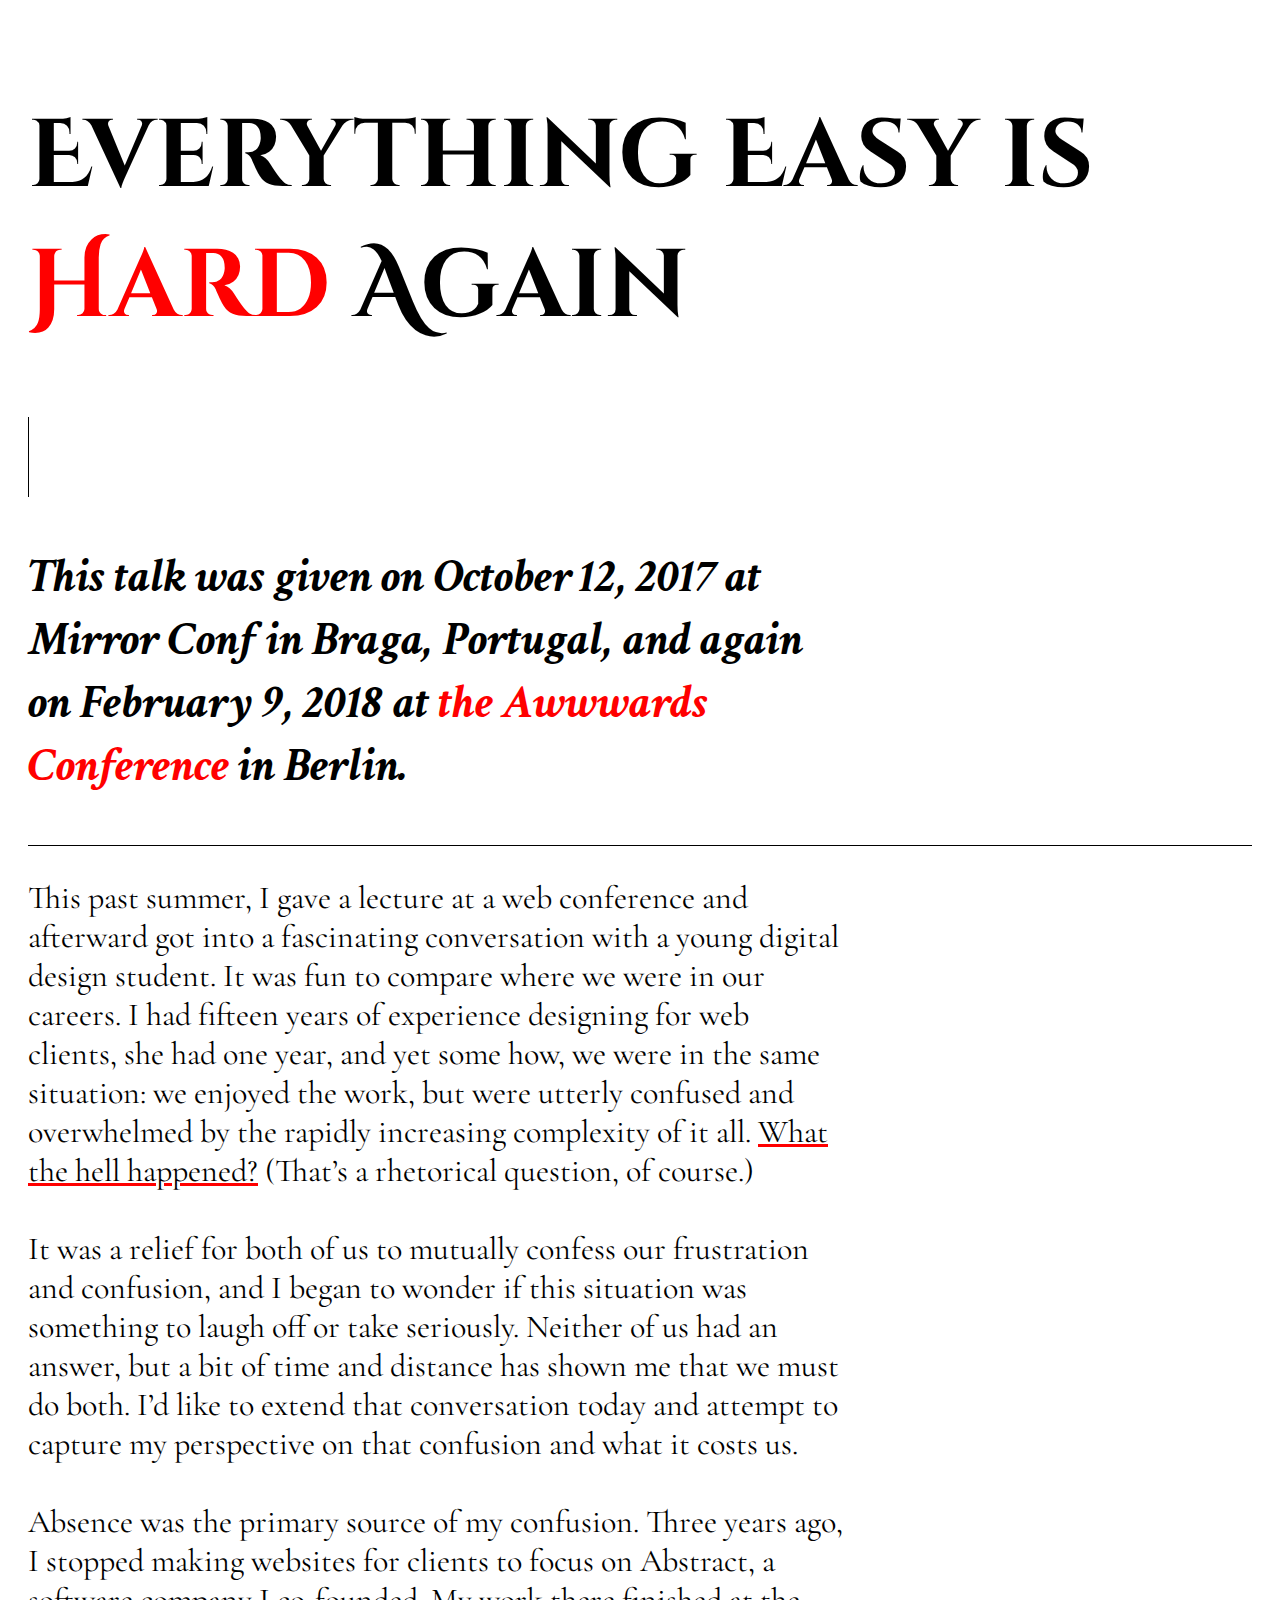
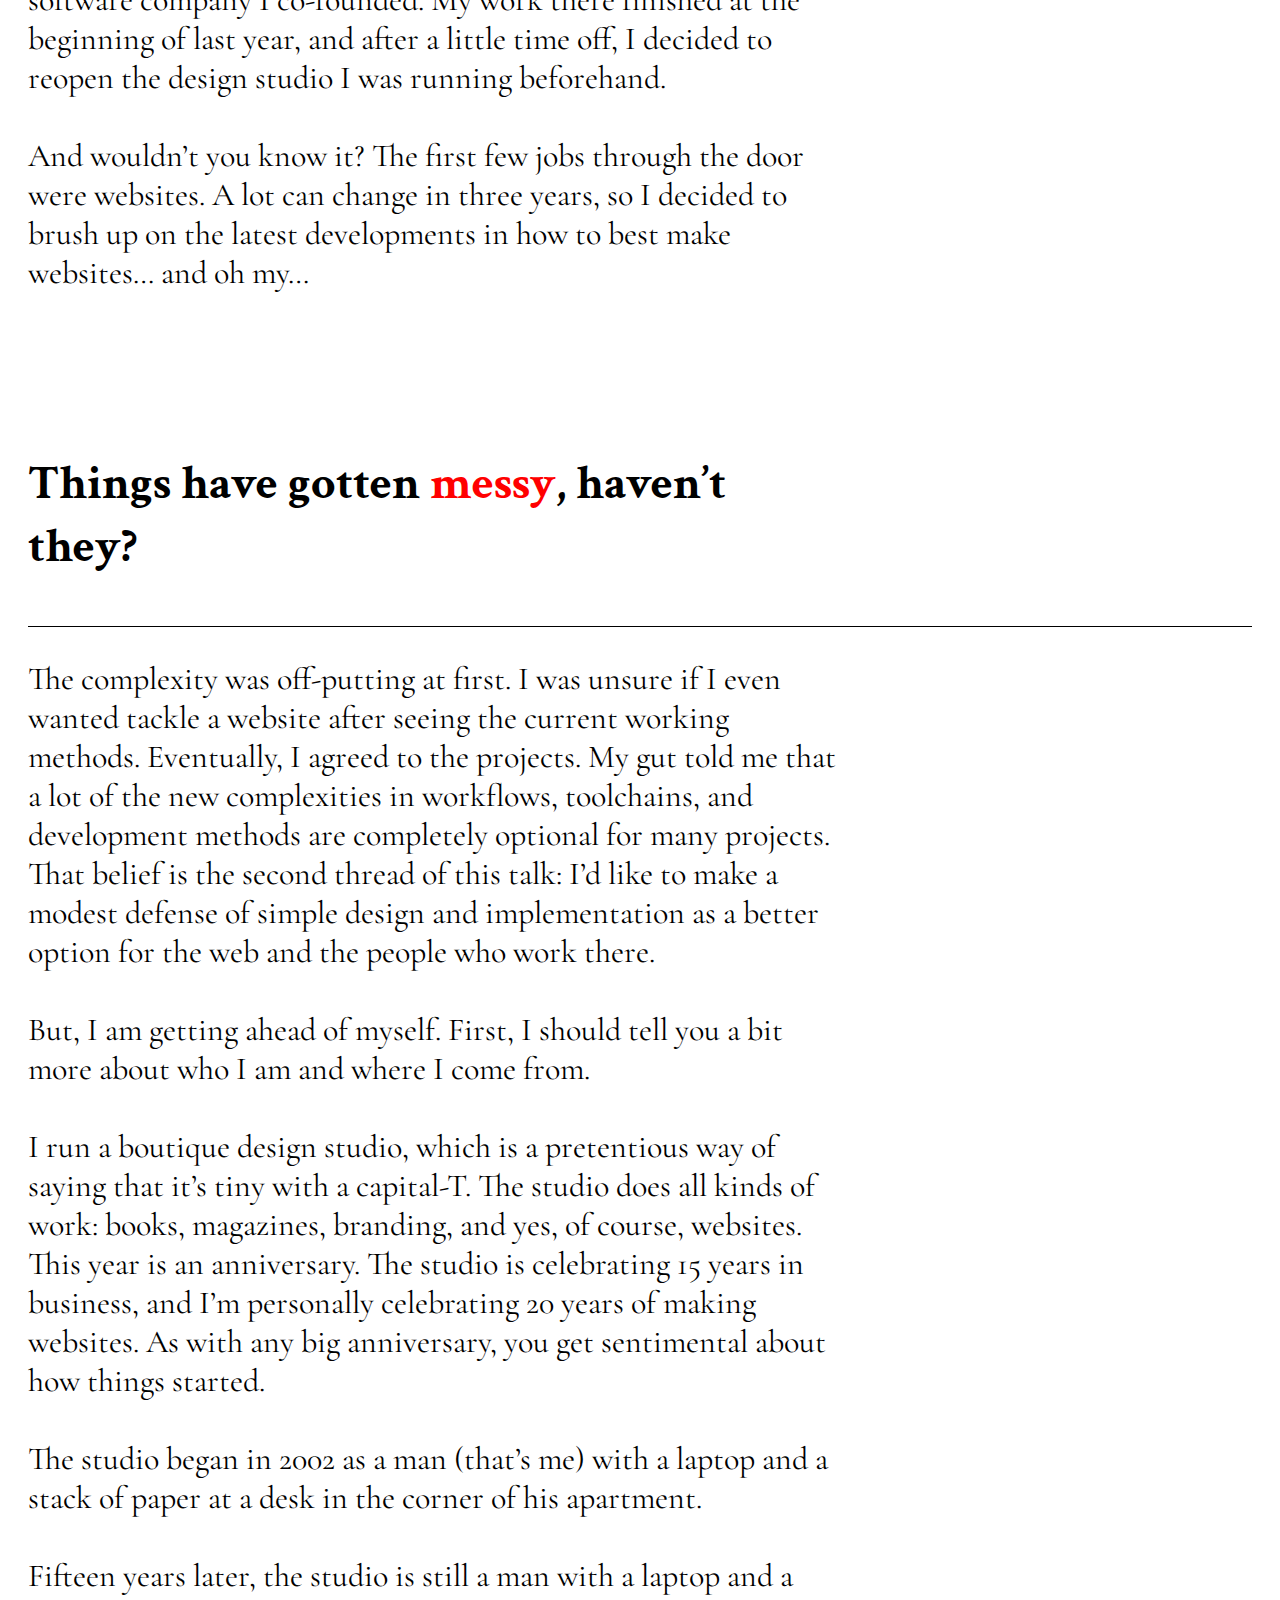
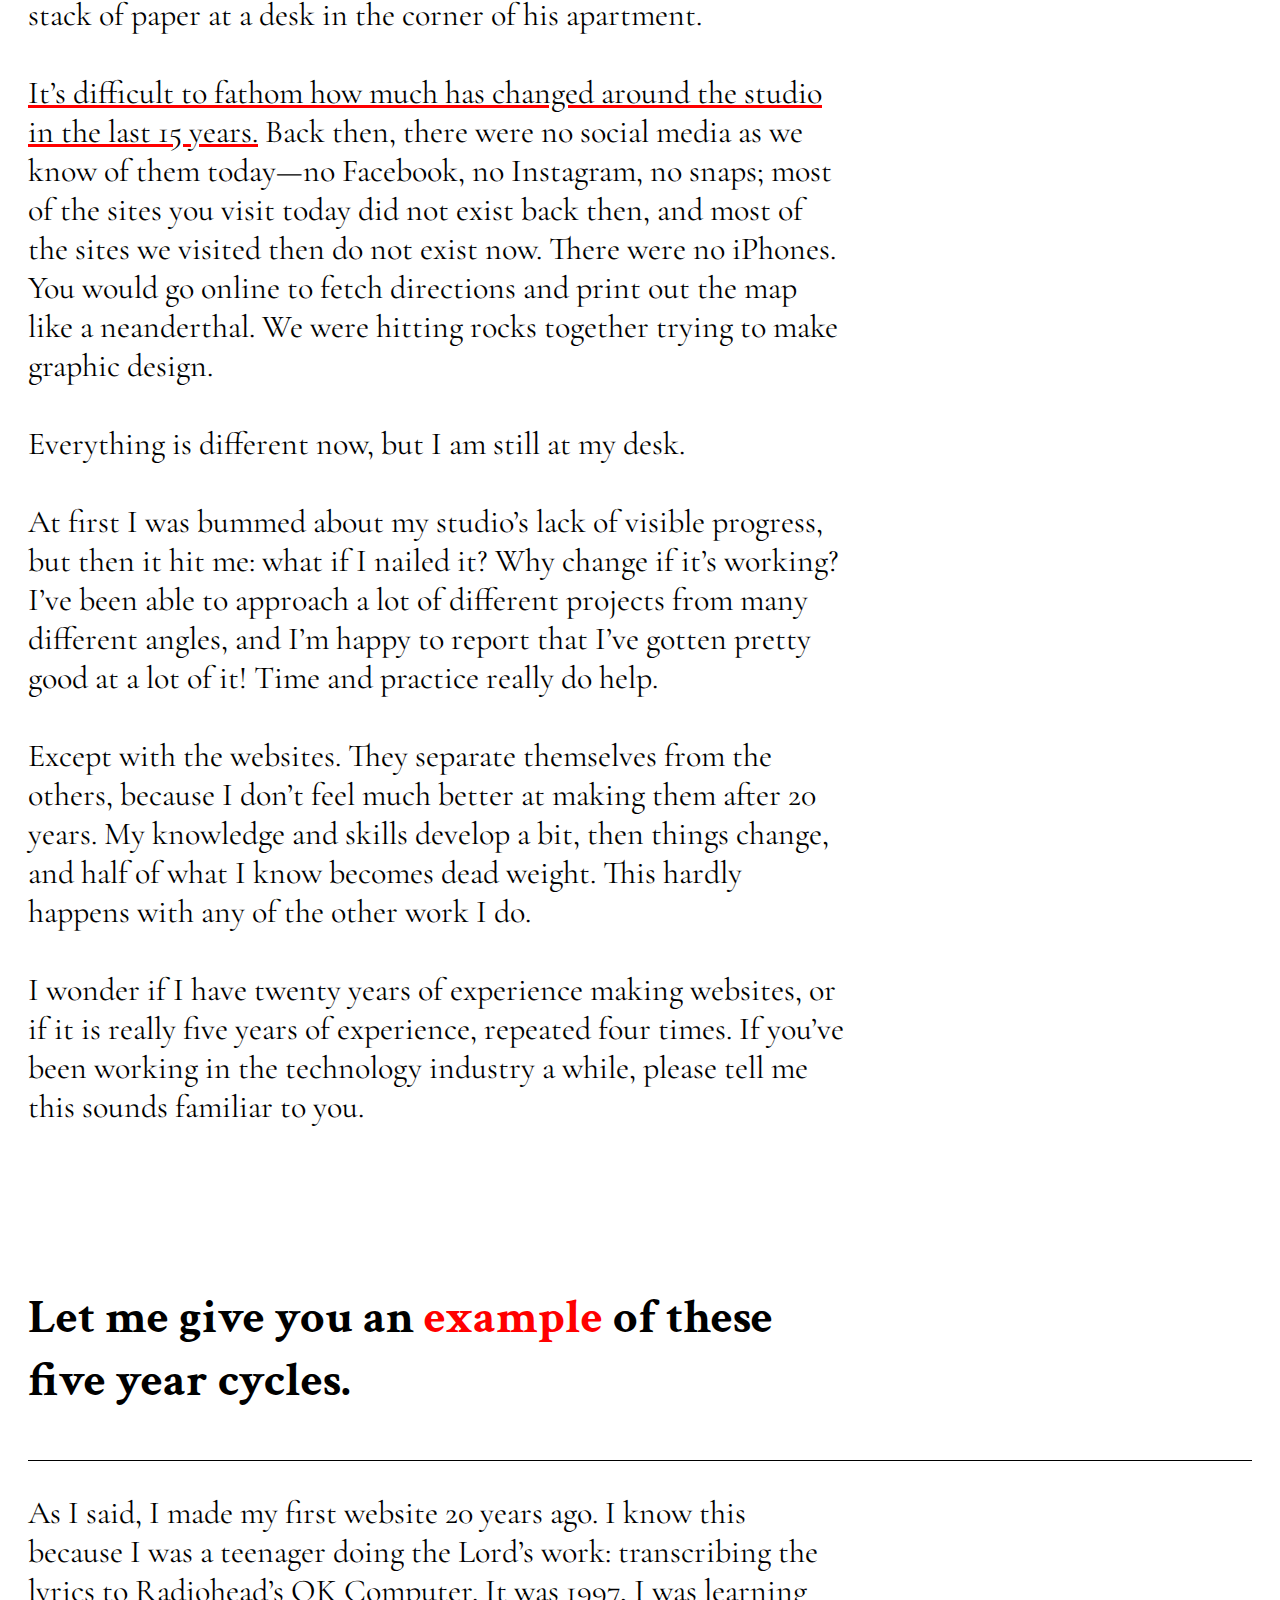
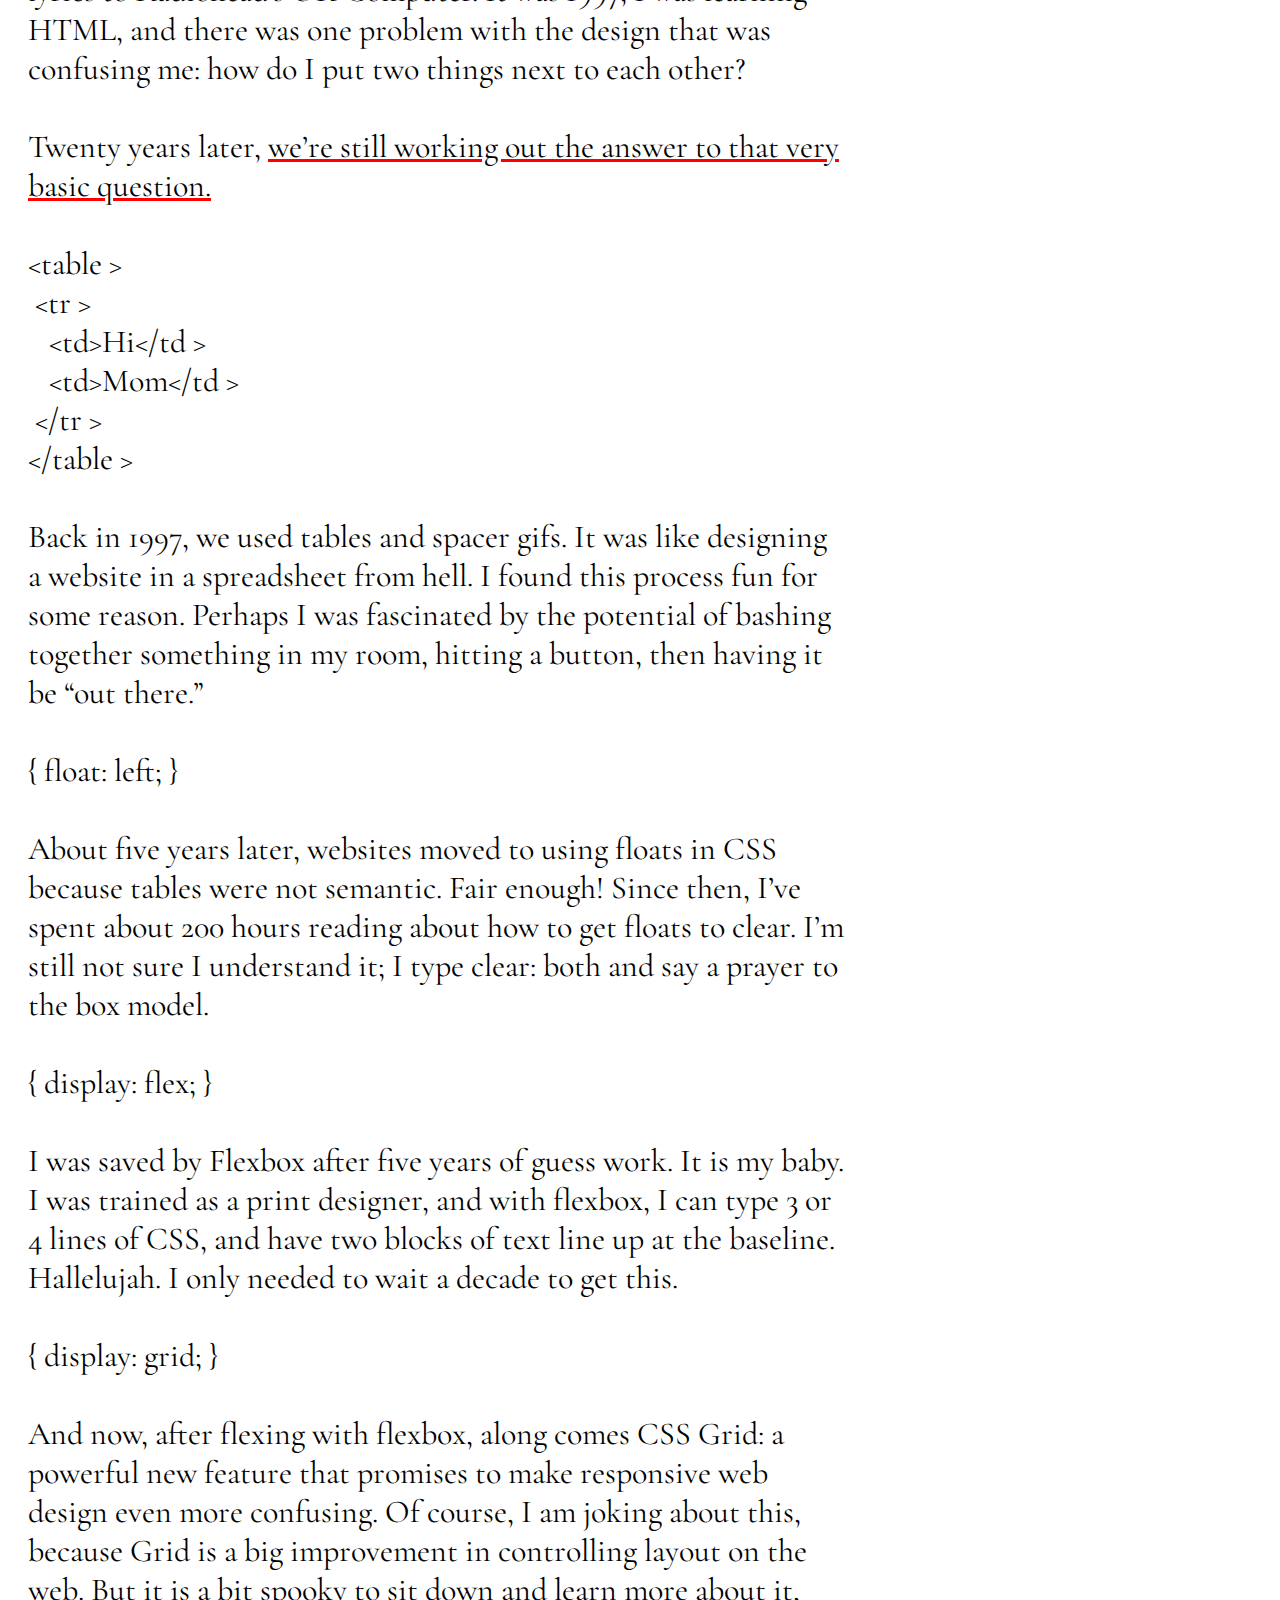
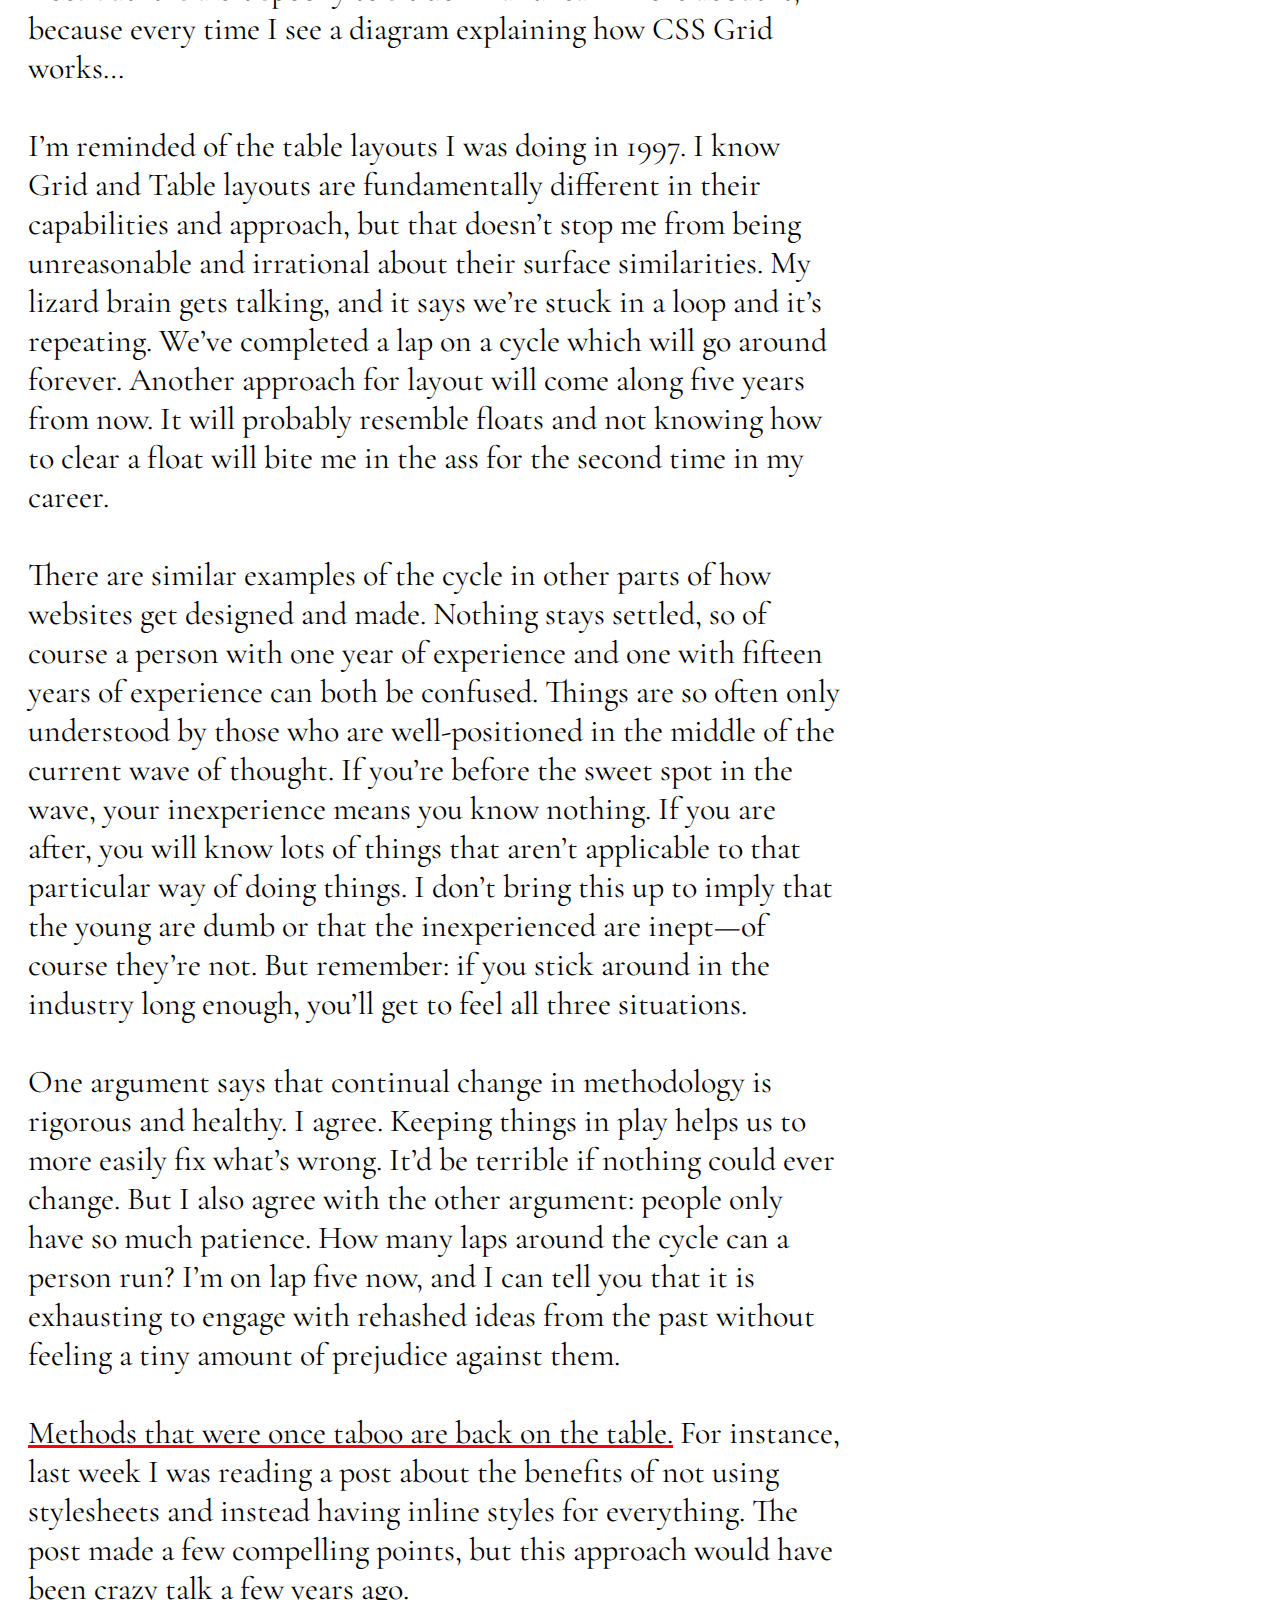
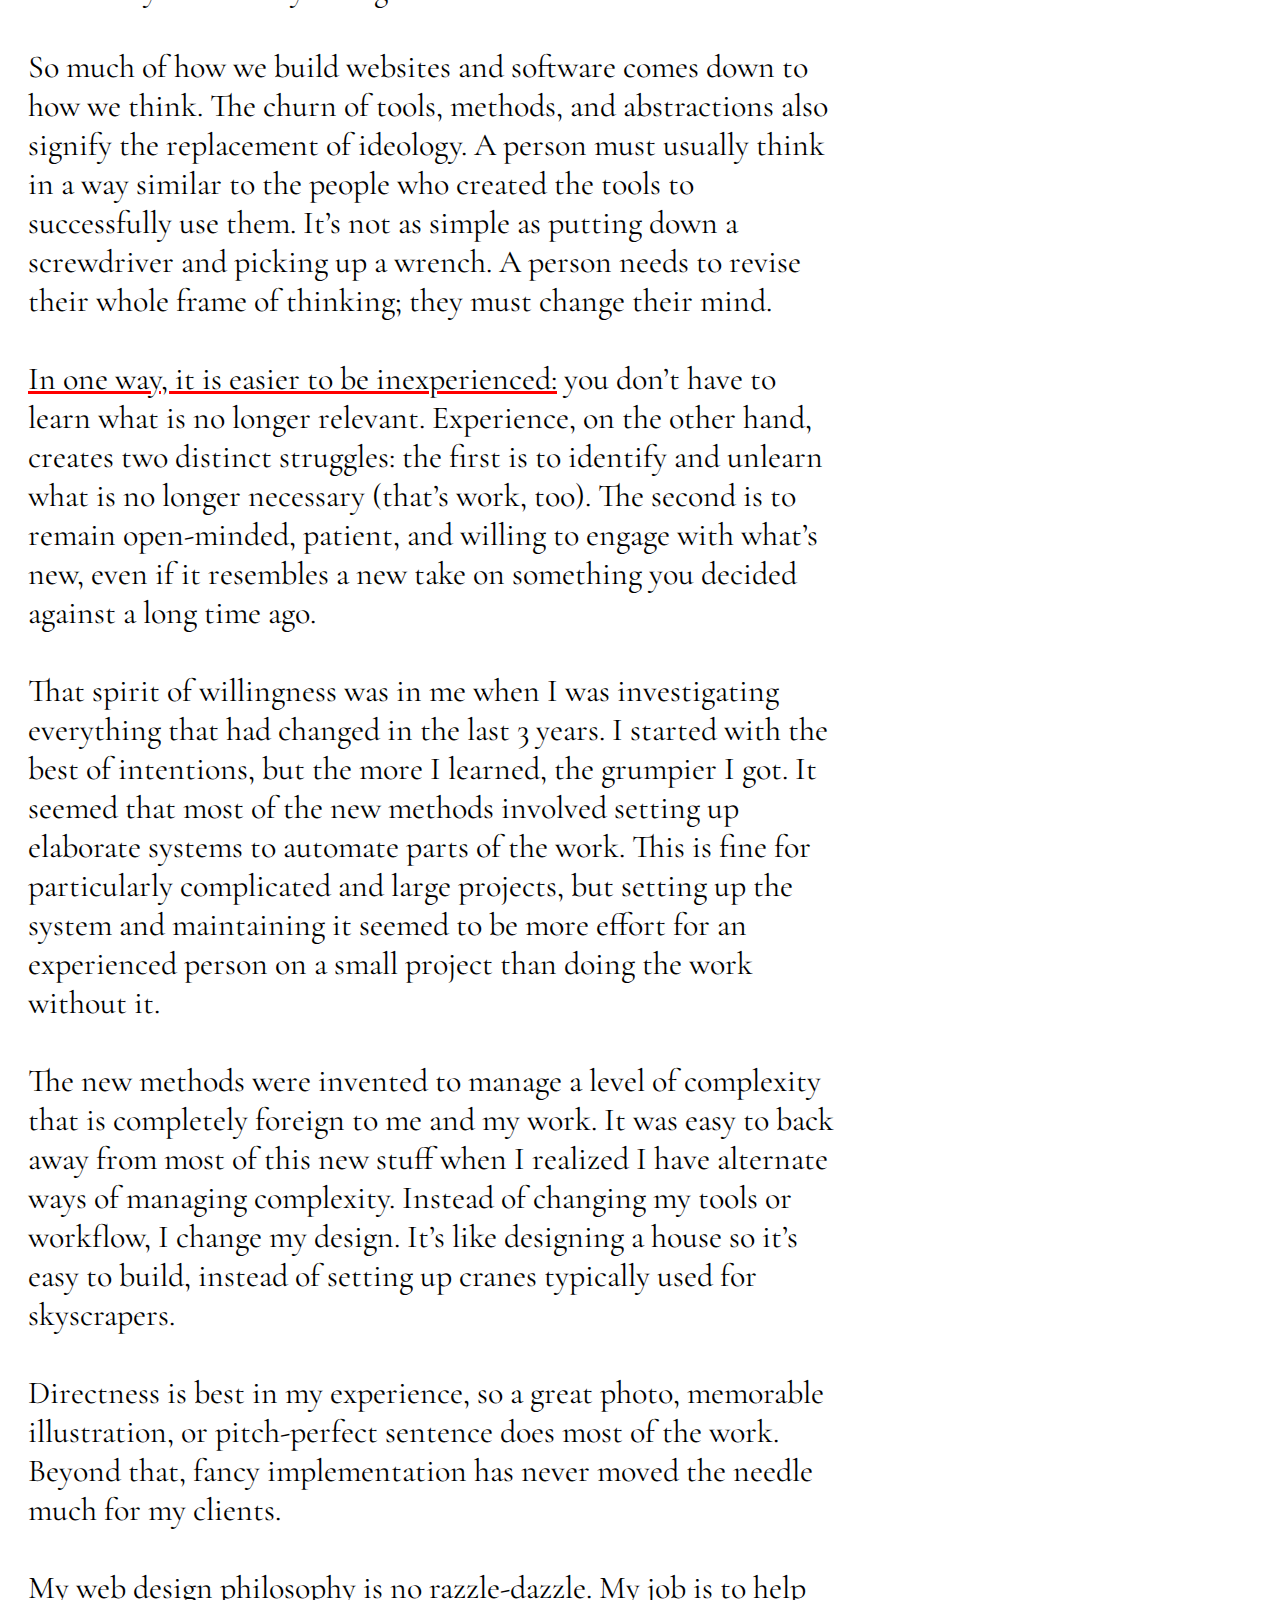
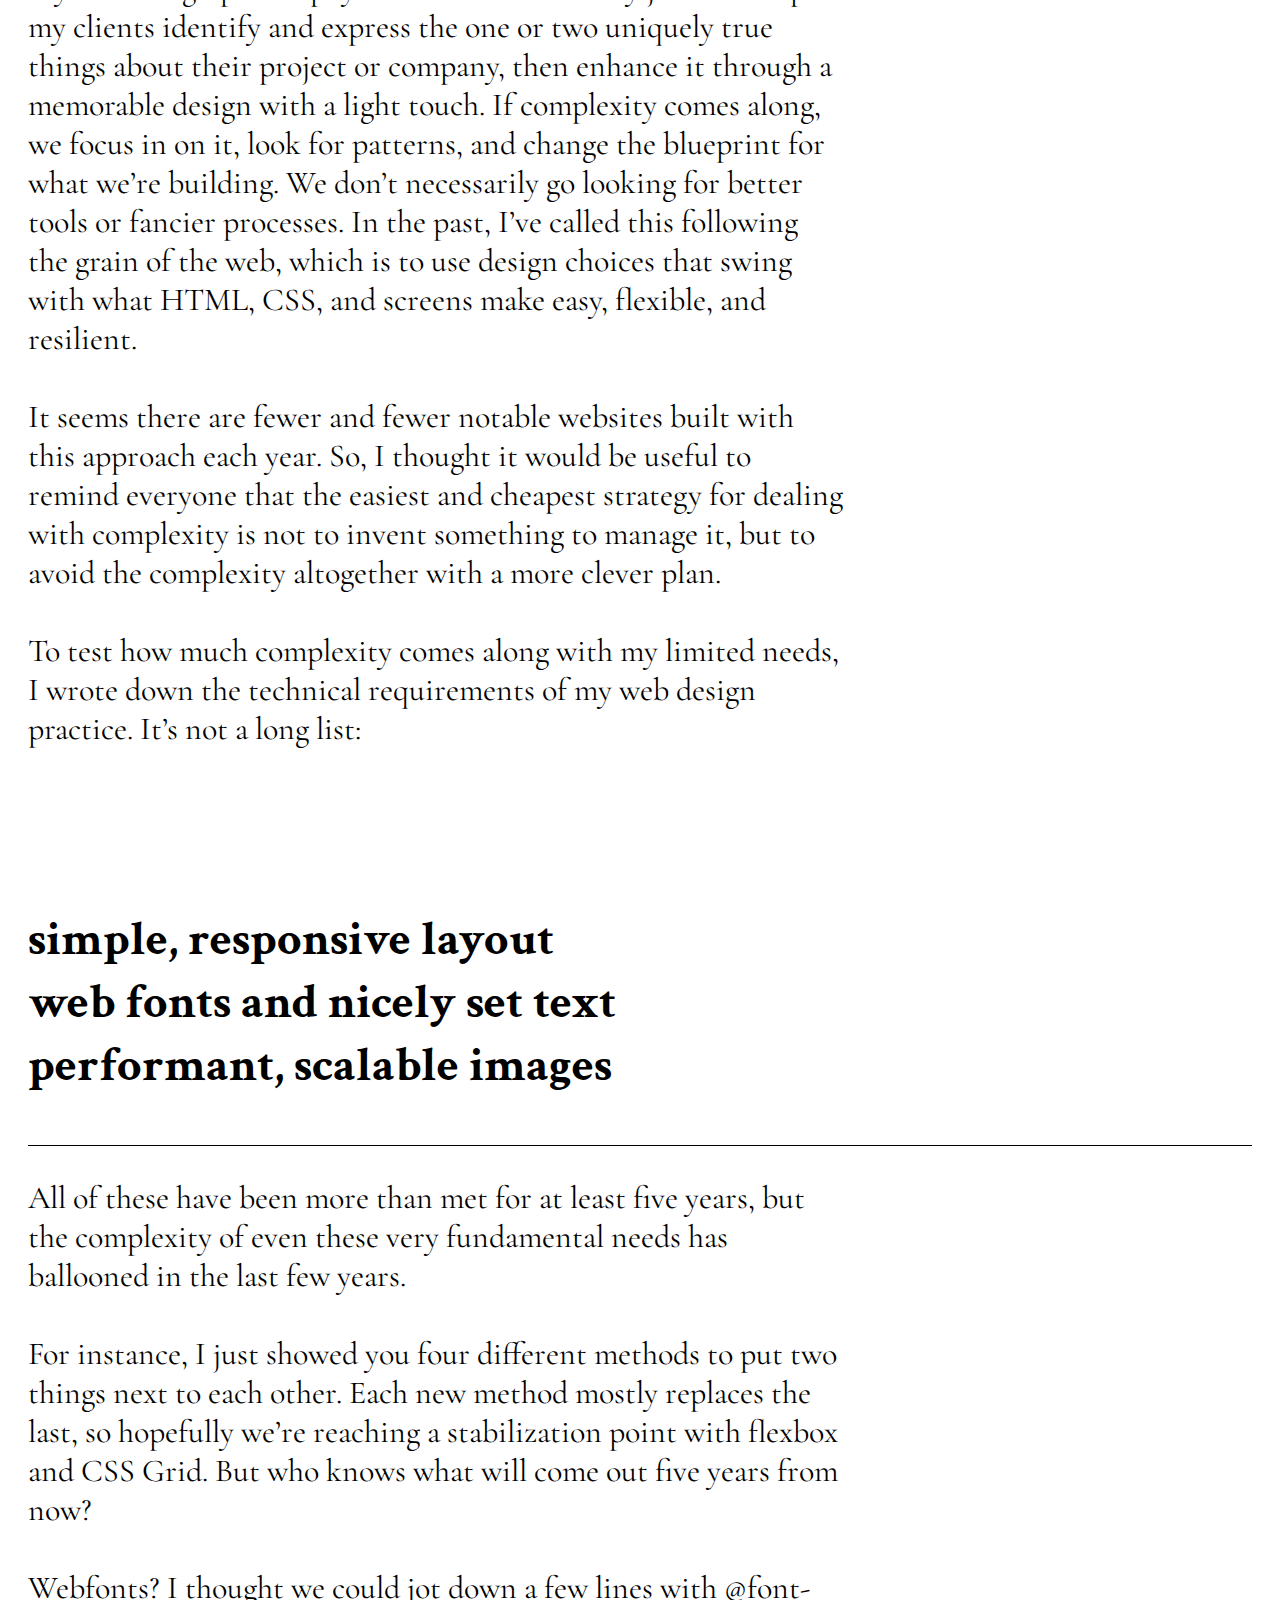
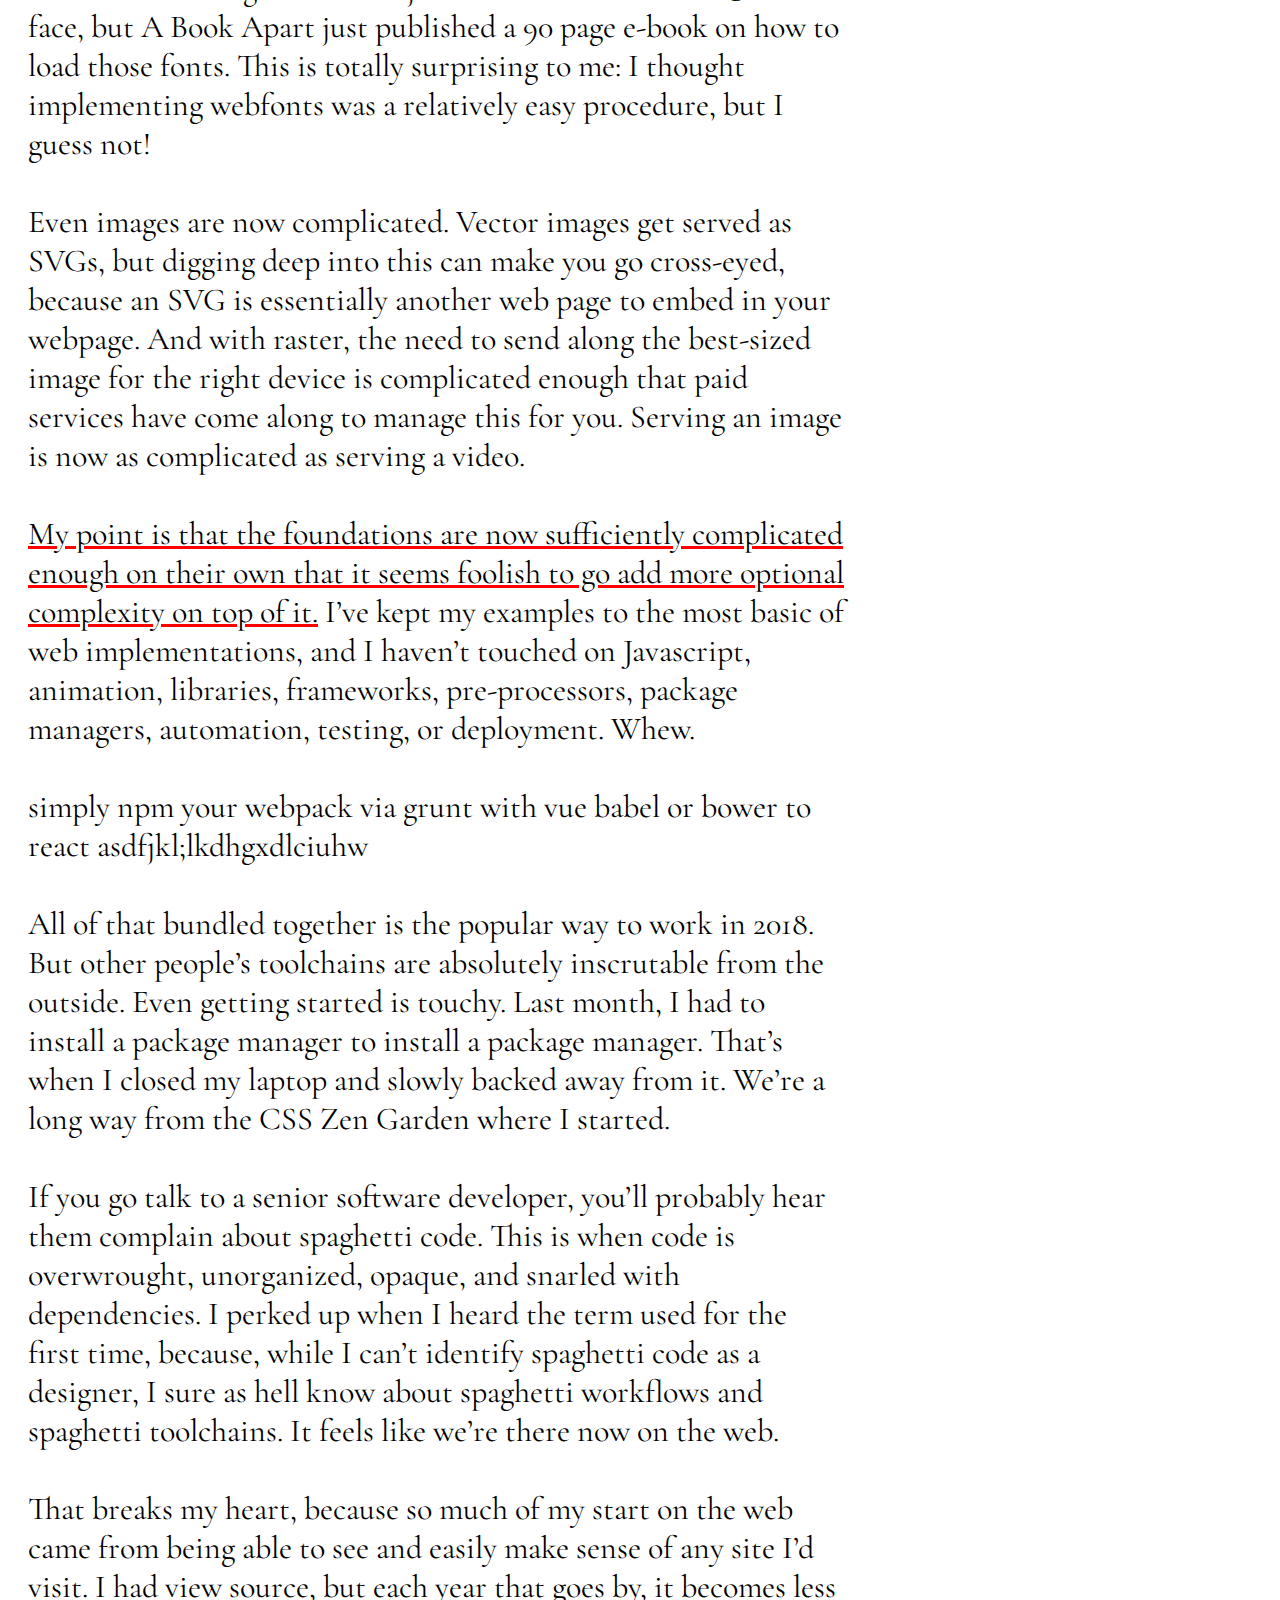
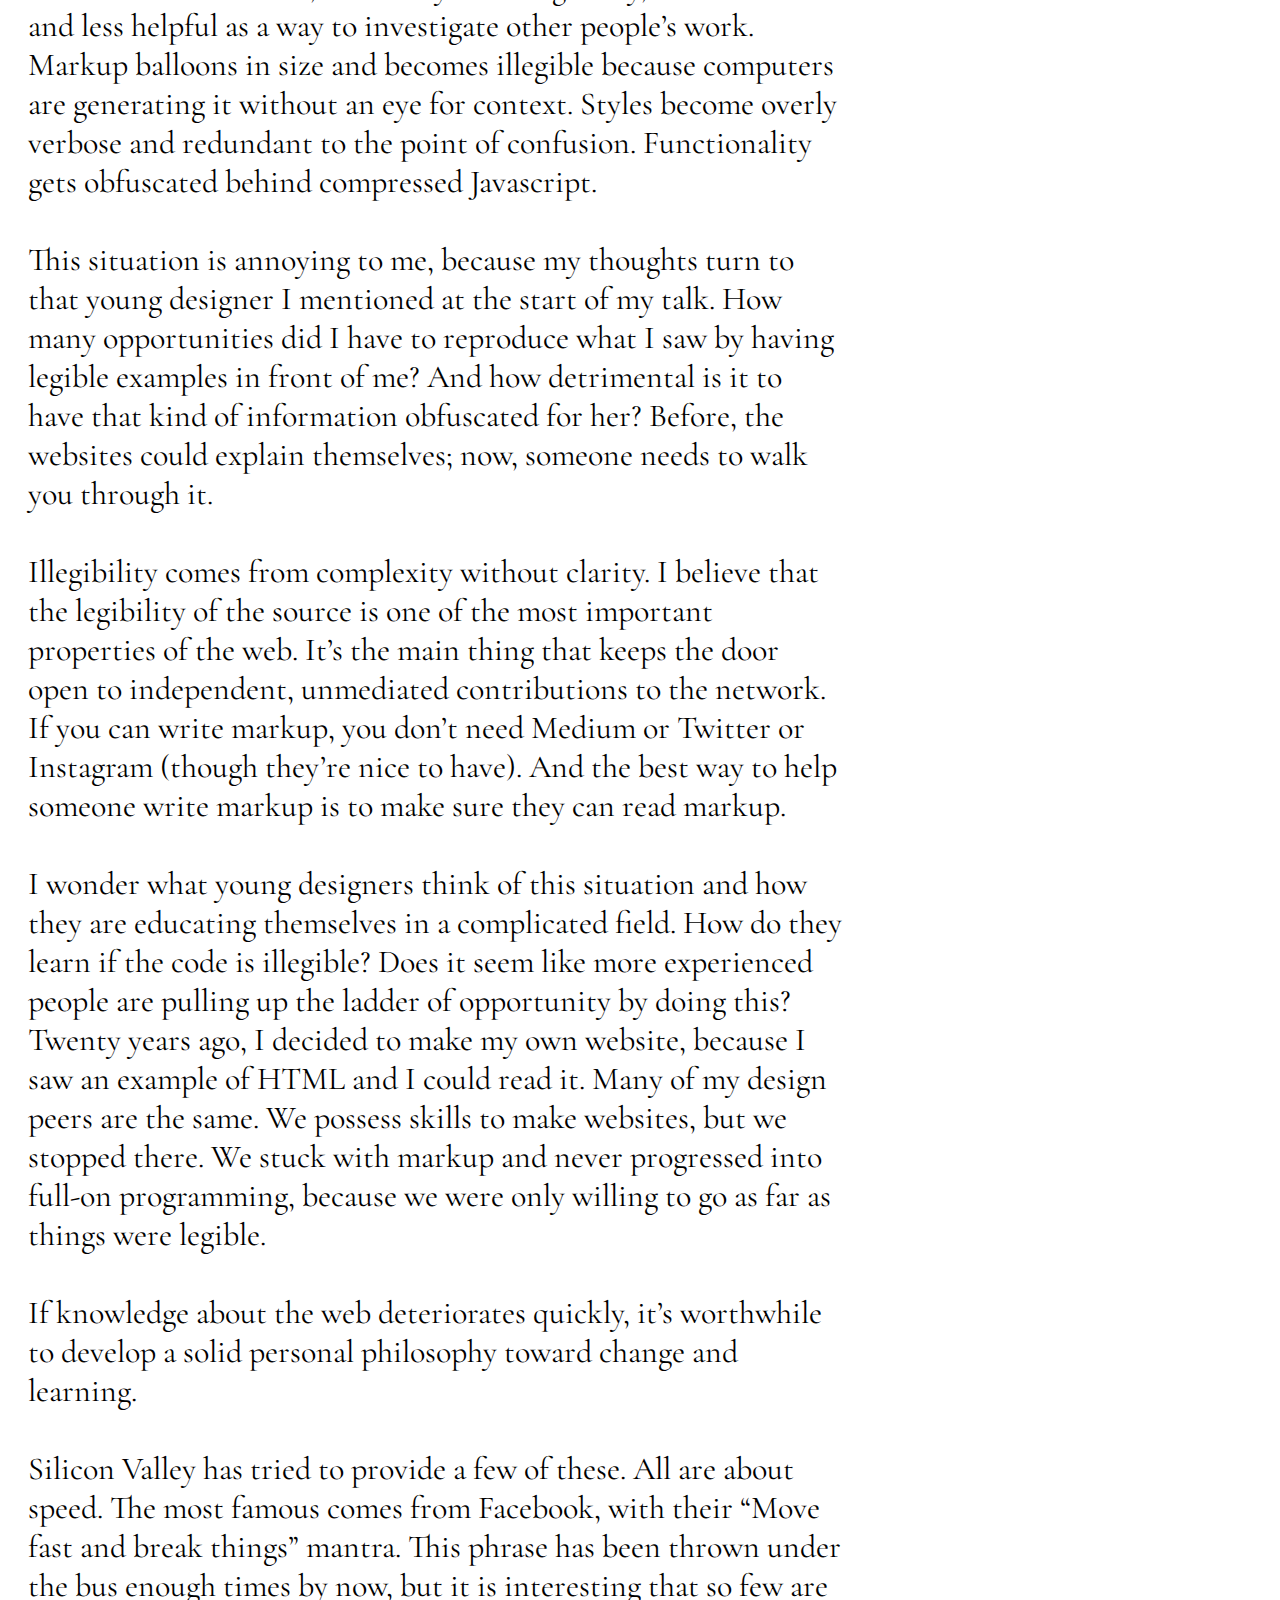
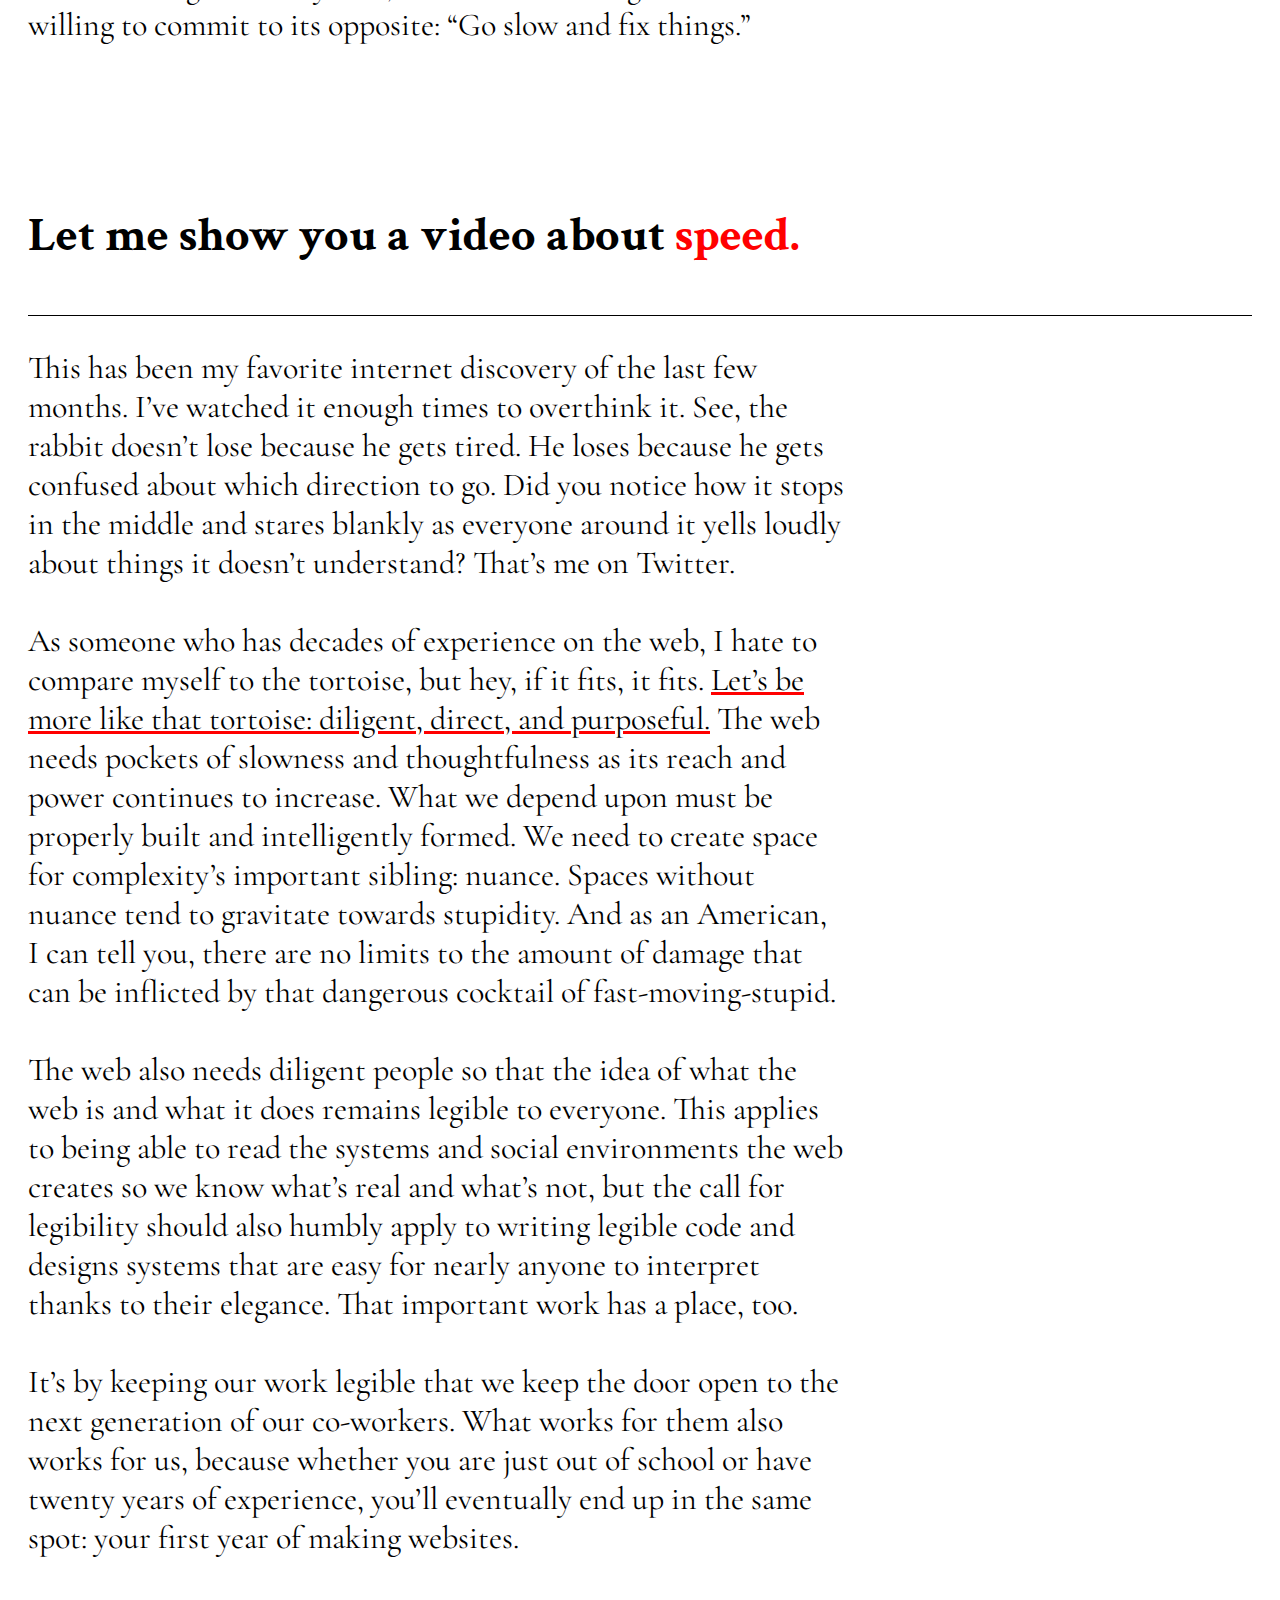
==== hard.html @ ec427708 "Add files via upload" ====
<!DOCTYPE html>
<html>
    <head>
        <meta charset="utf-8">
        <meta name="viewport" content="width=device-width, initial-scale=1" />
        <link rel="stylesheet" href="common.css">
        <link rel="stylesheet" href="direction-3.css">
        <title>Everything Easy is Hard Again</title>
    </head>
    <body>
        <header>
        <h1><a href="https://frankchimero.com/blog/2018/everything-easy/">Everything Easy is <span class="horror">Hard</span> Again</a></h1>
        <div class="vertical-line"></div>
        <h3 id="headerh3">This talk was given on October 12, 2017 at Mirror Conf in Braga, Portugal, and again on February 9, 2018 at <span class="red">the Awwwards Conference</span> in Berlin.</h3>
        </header>
        <hr class="horizontal-line"></span>
        <section>
        <p>
            This past summer, I gave a lecture at a web conference and afterward got into a fascinating conversation with a young digital design student. It was fun to compare where we were in our careers. I had fifteen years of experience designing for web clients, she had one year, and yet some how, we were in the same situation: we enjoyed the work, but were utterly confused and overwhelmed by the rapidly increasing complexity of it all. <span class="redunderline">What the hell happened?</span> (That’s a rhetorical question, of course.) <br><br>

            It was a relief for both of us to mutually confess our frustration and confusion, and I began to wonder if this situation was something to laugh off or take seriously. Neither of us had an answer, but a bit of time and distance has shown me that we must do both. I’d like to extend that conversation today and attempt to capture my perspective on that confusion and what it costs us. <br><br>

            Absence was the primary source of my confusion. Three years ago, I stopped making websites for clients to focus on Abstract, a software company I co-founded. My work there finished at the beginning of last year, and after a little time off, I decided to reopen the design studio I was running beforehand.<br><br>

            And wouldn’t you know it? The first few jobs through the door were websites. A lot can change in three years, so I decided to brush up on the latest developments in how to best make websites… and oh my…
        </p>
        
        <h3>Things have gotten <span class="red">messy</span>, haven’t they?</h3>
        <hr class="horizontal-line"></span>
        <p>
            The complexity was off-putting at first. I was unsure if I even wanted tackle a website after seeing the current working methods. Eventually, I agreed to the projects. My gut told me that a lot of the new complexities in workflows, toolchains, and development methods are completely optional for many projects. That belief is the second thread of this talk: I’d like to make a modest defense of simple design and implementation as a better option for the web and the people who work there.<br><br>

            But, I am getting ahead of myself. First, I should tell you a bit more about who I am and where I come from.<br><br>
            I run a boutique design studio, which is a pretentious way of saying that it’s tiny with a capital-T. The studio does all kinds of work: books, magazines, branding, and yes, of course, websites. This year is an anniversary. The studio is celebrating 15 years in business, and I’m personally celebrating 20 years of making websites. As with any big anniversary, you get sentimental about how things started.<br><br>

            The studio began in 2002 as a man (that’s me) with a laptop and a stack of paper at a desk in the corner of his apartment.<br><br>

            Fifteen years later, the studio is still a man with a laptop and a stack of paper at a desk in the corner of his apartment.<br><br>

            <span class="redunderline">It’s difficult to fathom how much has changed around the studio in the last 15 years.</span> Back then, there were no social media as we know of them today—no Facebook, no Instagram, no snaps; most of the sites you visit today did not exist back then, and most of the sites we visited then do not exist now. There were no iPhones. You would go online to fetch directions and print out the map like a neanderthal. We were hitting rocks together trying to make graphic design.<br><br>

            Everything is different now, but I am still at my desk.<br><br>

            At first I was bummed about my studio’s lack of visible progress, but then it hit me: what if I nailed it? Why change if it’s working? I’ve been able to approach a lot of different projects from many different angles, and I’m happy to report that I’ve gotten pretty good at a lot of it! Time and practice really do help.<br><br>

            Except with the websites. They separate themselves from the others, because I don’t feel much better at making them after 20 years. My knowledge and skills develop a bit, then things change, and half of what I know becomes dead weight. This hardly happens with any of the other work I do.<br><br>

            I wonder if I have twenty years of experience making websites, or if it is really five years of experience, repeated four times. If you’ve been working in the technology industry a while, please tell me this sounds familiar to you.
        </p>
        
        <h3>Let me give you an <span class="red">example</span> of these five year cycles.</h3>
        <hr class="horizontal-line"></span>
        <p>
            As I said, I made my first website 20 years ago. I know this because I was a teenager doing the Lord’s work: transcribing the lyrics to Radiohead’s OK Computer. It was 1997, I was learning HTML, and there was one problem with the design that was confusing me: how do I put two things next to each other?<br><br>

            Twenty years later, <span class="redunderline">we’re still working out the answer to that very basic question.</span><br><br>

            &lt;table &gt;<br>
            &nbsp;&lt;tr &gt;<br>
            &nbsp; &nbsp;&lt;td>Hi&lt;/td &gt;<br>
            &nbsp; &nbsp;&lt;td>Mom&lt;/td &gt;<br>
            &nbsp;&lt;/tr &gt;<br>
            &lt;/table &gt;<br><br>
            Back in 1997, we used tables and spacer gifs. It was like designing a website in a spreadsheet from hell. I found this process fun for some reason. Perhaps I was fascinated by the potential of bashing together something in my room, hitting a button, then having it be “out there.”<br><br>

            { float: left; }<br><br>
            About five years later, websites moved to using floats in CSS because tables were not semantic. Fair enough! Since then, I’ve spent about 200 hours reading about how to get floats to clear. I’m still not sure I understand it; I type clear: both and say a prayer to the box model.<br><br>

            { display: flex; }<br><br>
            I was saved by Flexbox after five years of guess work. It is my baby. I was trained as a print designer, and with flexbox, I can type 3 or 4 lines of CSS, and have two blocks of text line up at the baseline. Hallelujah. I only needed to wait a decade to get this.<br><br>

            { display: grid; }<br><br>
            And now, after flexing with flexbox, along comes CSS Grid: a powerful new feature that promises to make responsive web design even more confusing. Of course, I am joking about this, because Grid is a big improvement in controlling layout on the web. But it is a bit spooky to sit down and learn more about it, because every time I see a diagram explaining how CSS Grid works…<br><br>
            I’m reminded of the table layouts I was doing in 1997. I know Grid and Table layouts are fundamentally different in their capabilities and approach, but that doesn’t stop me from being unreasonable and irrational about their surface similarities. My lizard brain gets talking, and it says we’re stuck in a loop and it’s repeating. We’ve completed a lap on a cycle which will go around forever. Another approach for layout will come along five years from now. It will probably resemble floats and not knowing how to clear a float will bite me in the ass for the second time in my career.<br><br>

            There are similar examples of the cycle in other parts of how websites get designed and made. Nothing stays settled, so of course a person with one year of experience and one with fifteen years of experience can both be confused. Things are so often only understood by those who are well-positioned in the middle of the current wave of thought. If you’re before the sweet spot in the wave, your inexperience means you know nothing. If you are after, you will know lots of things that aren’t applicable to that particular way of doing things. I don’t bring this up to imply that the young are dumb or that the inexperienced are inept—of course they’re not. But remember: if you stick around in the industry long enough, you’ll get to feel all three situations.<br><br>

            One argument says that continual change in methodology is rigorous and healthy. I agree. Keeping things in play helps us to more easily fix what’s wrong. It’d be terrible if nothing could ever change. But I also agree with the other argument: people only have so much patience. How many laps around the cycle can a person run? I’m on lap five now, and I can tell you that it is exhausting to engage with rehashed ideas from the past without feeling a tiny amount of prejudice against them.<br><br>

            <span class="redunderline">Methods that were once taboo are back on the table.</span> For instance, last week I was reading a post about the benefits of not using stylesheets and instead having inline styles for everything. The post made a few compelling points, but this approach would have been crazy talk a few years ago.<br><br>

            So much of how we build websites and software comes down to how we think. The churn of tools, methods, and abstractions also signify the replacement of ideology. A person must usually think in a way similar to the people who created the tools to successfully use them. It’s not as simple as putting down a screwdriver and picking up a wrench. A person needs to revise their whole frame of thinking; they must change their mind.<br><br>

            <span class="redunderline">In one way, it is easier to be inexperienced:</span> you don’t have to learn what is no longer relevant. Experience, on the other hand, creates two distinct struggles: the first is to identify and unlearn what is no longer necessary (that’s work, too). The second is to remain open-minded, patient, and willing to engage with what’s new, even if it resembles a new take on something you decided against a long time ago.<br><br>

            That spirit of willingness was in me when I was investigating everything that had changed in the last 3 years. I started with the best of intentions, but the more I learned, the grumpier I got. It seemed that most of the new methods involved setting up elaborate systems to automate parts of the work. This is fine for particularly complicated and large projects, but setting up the system and maintaining it seemed to be more effort for an experienced person on a small project than doing the work without it.<br><br>

            The new methods were invented to manage a level of complexity that is completely foreign to me and my work. It was easy to back away from most of this new stuff when I realized I have alternate ways of managing complexity. Instead of changing my tools or workflow, I change my design. It’s like designing a house so it’s easy to build, instead of setting up cranes typically used for skyscrapers.<br><br>

            Directness is best in my experience, so a great photo, memorable illustration, or pitch-perfect sentence does most of the work. Beyond that, fancy implementation has never moved the needle much for my clients.<br><br>

            My web design philosophy is no razzle-dazzle. My job is to help my clients identify and express the one or two uniquely true things about their project or company, then enhance it through a memorable design with a light touch. If complexity comes along, we focus in on it, look for patterns, and change the blueprint for what we’re building. We don’t necessarily go looking for better tools or fancier processes. In the past, I’ve called this following the grain of the web, which is to use design choices that swing with what HTML, CSS, and screens make easy, flexible, and resilient.<br><br>

            It seems there are fewer and fewer notable websites built with this approach each year. So, I thought it would be useful to remind everyone that the easiest and cheapest strategy for dealing with complexity is not to invent something to manage it, but to avoid the complexity altogether with a more clever plan.<br><br>

            To test how much complexity comes along with my limited needs, I wrote down the technical requirements of my web design practice. It’s not a long list:


        </p>
        
        <h3>simple, responsive layout<br>
            web fonts and nicely set text<br>
            performant, scalable images</h3>
        <hr class="horizontal-line"></span>
        <p>
            All of these have been more than met for at least five years, but the complexity of even these very fundamental needs has ballooned in the last few years.<br><br>

            For instance, I just showed you four different methods to put two things next to each other. Each new method mostly replaces the last, so hopefully we’re reaching a stabilization point with flexbox and CSS Grid. But who knows what will come out five years from now?<br><br>

            Webfonts? I thought we could jot down a few lines with @font-face, but A Book Apart just published a 90 page e-book on how to load those fonts. This is totally surprising to me: I thought implementing webfonts was a relatively easy procedure, but I guess not!<br><br>

            Even images are now complicated. Vector images get served as SVGs, but digging deep into this can make you go cross-eyed, because an SVG is essentially another web page to embed in your webpage. And with raster, the need to send along the best-sized image for the right device is complicated enough that paid services have come along to manage this for you. Serving an image is now as complicated as serving a video.<br><br>

            <span class="redunderline">My point is that the foundations are now sufficiently complicated enough on their own that it seems foolish to go add more optional complexity on top of it.</span> I’ve kept my examples to the most basic of web implementations, and I haven’t touched on Javascript, animation, libraries, frameworks, pre-processors, package managers, automation, testing, or deployment. Whew.<br><br>

            simply npm your webpack via grunt with vue babel or bower to react asdfjkl;lkdhgxdlciuhw<br><br>

            All of that bundled together is the popular way to work in 2018. But other people’s toolchains are absolutely inscrutable from the outside. Even getting started is touchy. Last month, I had to install a package manager to install a package manager. That’s when I closed my laptop and slowly backed away from it. We’re a long way from the CSS Zen Garden where I started.<br><br>

            If you go talk to a senior software developer, you’ll probably hear them complain about spaghetti code. This is when code is overwrought, unorganized, opaque, and snarled with dependencies. I perked up when I heard the term used for the first time, because, while I can’t identify spaghetti code as a designer, I sure as hell know about spaghetti workflows and spaghetti toolchains. It feels like we’re there now on the web.<br><br>

            That breaks my heart, because so much of my start on the web came from being able to see and easily make sense of any site I’d visit. I had view source, but each year that goes by, it becomes less and less helpful as a way to investigate other people’s work. Markup balloons in size and becomes illegible because computers are generating it without an eye for context. Styles become overly verbose and redundant to the point of confusion. Functionality gets obfuscated behind compressed Javascript.<br><br>

            This situation is annoying to me, because my thoughts turn to that young designer I mentioned at the start of my talk. How many opportunities did I have to reproduce what I saw by having legible examples in front of me? And how detrimental is it to have that kind of information obfuscated for her? Before, the websites could explain themselves; now, someone needs to walk you through it.<br><br>

            Illegibility comes from complexity without clarity. I believe that the legibility of the source is one of the most important properties of the web. It’s the main thing that keeps the door open to independent, unmediated contributions to the network. If you can write markup, you don’t need Medium or Twitter or Instagram (though they’re nice to have). And the best way to help someone write markup is to make sure they can read markup.<br><br>

            I wonder what young designers think of this situation and how they are educating themselves in a complicated field. How do they learn if the code is illegible? Does it seem like more experienced people are pulling up the ladder of opportunity by doing this? Twenty years ago, I decided to make my own website, because I saw an example of HTML and I could read it. Many of my design peers are the same. We possess skills to make websites, but we stopped there. We stuck with markup and never progressed into full-on programming, because we were only willing to go as far as things were legible.<br><br>

            If knowledge about the web deteriorates quickly, it’s worthwhile to develop a solid personal philosophy toward change and learning.<br><br>

            Silicon Valley has tried to provide a few of these. All are about speed. The most famous comes from Facebook, with their “Move fast and break things” mantra. This phrase has been thrown under the bus enough times by now, but it is interesting that so few are willing to commit to its opposite: “Go slow and fix things.”


        </p>
        
        <h3>Let me show you a <a href="https://youtu.be/u5QpfAUUxGc?si=NfIt9AqugGL_wfOG">video</a> about <span class="red">speed.</span></h3>
        <hr class="horizontal-line"></span>
        <p>
            This has been my favorite internet discovery of the last few months. I’ve watched it enough times to overthink it. See, the rabbit doesn’t lose because he gets tired. He loses because he gets confused about which direction to go. Did you notice how it stops in the middle and stares blankly as everyone around it yells loudly about things it doesn’t understand? That’s me on Twitter.<br><br>

            As someone who has decades of experience on the web, I hate to compare myself to the tortoise, but hey, if it fits, it fits. <span class="redunderline">Let’s be more like that tortoise: diligent, direct, and purposeful.</span> The web needs pockets of slowness and thoughtfulness as its reach and power continues to increase. What we depend upon must be properly built and intelligently formed. We need to create space for complexity’s important sibling: nuance. Spaces without nuance tend to gravitate towards stupidity. And as an American, I can tell you, there are no limits to the amount of damage that can be inflicted by that dangerous cocktail of fast-moving-stupid.<br><br>

            The web also needs diligent people so that the idea of what the web is and what it does remains legible to everyone. This applies to being able to read the systems and social environments the web creates so we know what’s real and what’s not, but the call for legibility should also humbly apply to writing legible code and designs systems that are easy for nearly anyone to interpret thanks to their elegance. That important work has a place, too.<br><br>

            It’s by keeping our work legible that we keep the door open to the next generation of our co-workers. What works for them also works for us, because whether you are just out of school or have twenty years of experience, you’ll eventually end up in the same spot: your first year of making websites.
        </p>
        </section>
    </body>
</html>
---- common.css ----
@import url('https://fonts.googleapis.com/css2?family=Creepster&display=swap');
@import url('https://fonts.googleapis.com/css2?family=Nosifer&display=swap');
@import url('https://fonts.googleapis.com/css2?family=Raleway:wght@800&display=swap');
@import url('https://fonts.googleapis.com/css2?family=Montserrat+Subrayada:wght@700&display=swap');
@import url('https://fonts.googleapis.com/css2?family=Montserrat+Alternates&display=swap');
@import url('https://fonts.googleapis.com/css2?family=Montserrat&display=swap');
@import url('https://fonts.googleapis.com/css2?family=Cinzel+Decorative:wght@700&display=swap');
@import url('https://fonts.googleapis.com/css2?family=Nunito:wght@300&display=swap');
@import url('https://fonts.googleapis.com/css2?family=Nunito:wght@600&display=swap');
@import url('https://fonts.googleapis.com/css2?family=Crimson+Text:wght@600&italic&display=swap');
@import url('https://fonts.googleapis.com/css2?family=Cormorant+Garamond:wght@500&display=swap');
@import url('https://fonts.googleapis.com/css2?family=Cinzel:wght@700&display=swap');

body {
    padding: 20px;
}

:root {
    --base-font-size: 2rem; 
    --typography-h1: calc(var(--base-font-size) * 3);
    --typography-h3: calc(var(--base-font-size) * 1.5);
    --typography-p: var(--base-font-size);
}

h1 {
  font-size: var(--typography-h1);
}
h3 {
  font-size: var(--typography-h3);
}
p {
  font-size: var(--typography-p);
}

.red {
    color: red;
}

.redunderline {
    text-decoration: underline;
    text-decoration-color: red;
}

@media screen and (max-width:375px) {
    :root {
        --base-font-size: 1rem;  
    }
    h1 {
        font-size: calc(var(--base-font-size) * 2.5);
    }
    h3 {
        font-size: calc(var(--base-font-size) * 1.8);
        width: 80%;
    }
    p {
        font-size: calc(var(--base-font-size) * 1.3);
        width: 80%;
        margin-bottom: 80px;
    }
}

@media screen and (min-width: 376px) and (max-width:768px) {
    :root {
        --base-font-size: 1rem;  
    }
    h1 {
        font-size: calc(var(--base-font-size) * 3);
    }
    h3 {
        font-size: calc(var(--base-font-size) * 2);
        width: 80%;
    }
    p {
        font-size: calc(var(--base-font-size) * 1.5);
        margin-bottom: 80px;
        width: 80%;
    }
}

@media screen and (min-width: 769px) and (max-width:1280px) {
    h3 {
        width: 66.666%;
    }
    p {
        width: 66.666%;
        margin-bottom: 160px;
    }
}
---- direction-3.css ----
h1 {
    font-family: 'Cinzel Decorative';
}

h3 {
    font-family: 'Crimson Text';
}

#headerh3 {
    font-family: 'Crimson Text';
    background-color: white;
    color: black;
    font-style: italic;
}

#thinking {
    font-style: italic;
}

p {
    font-family: 'Cormorant Garamond';
    line-height: normal;
}
  


.vertical-line {
    border-left: 1px solid black; 
    height: 80px;
}

.horizontal-line {
    border: none; 
    border-top: 1px solid black;
    margin: 10px 0;
  }

a {
    text-decoration: none;
    color: black;
}

a:hover {
    text-decoration: underline;
    text-decoration-color: red;
    color: black;
}

.horror {
    color: red;
}
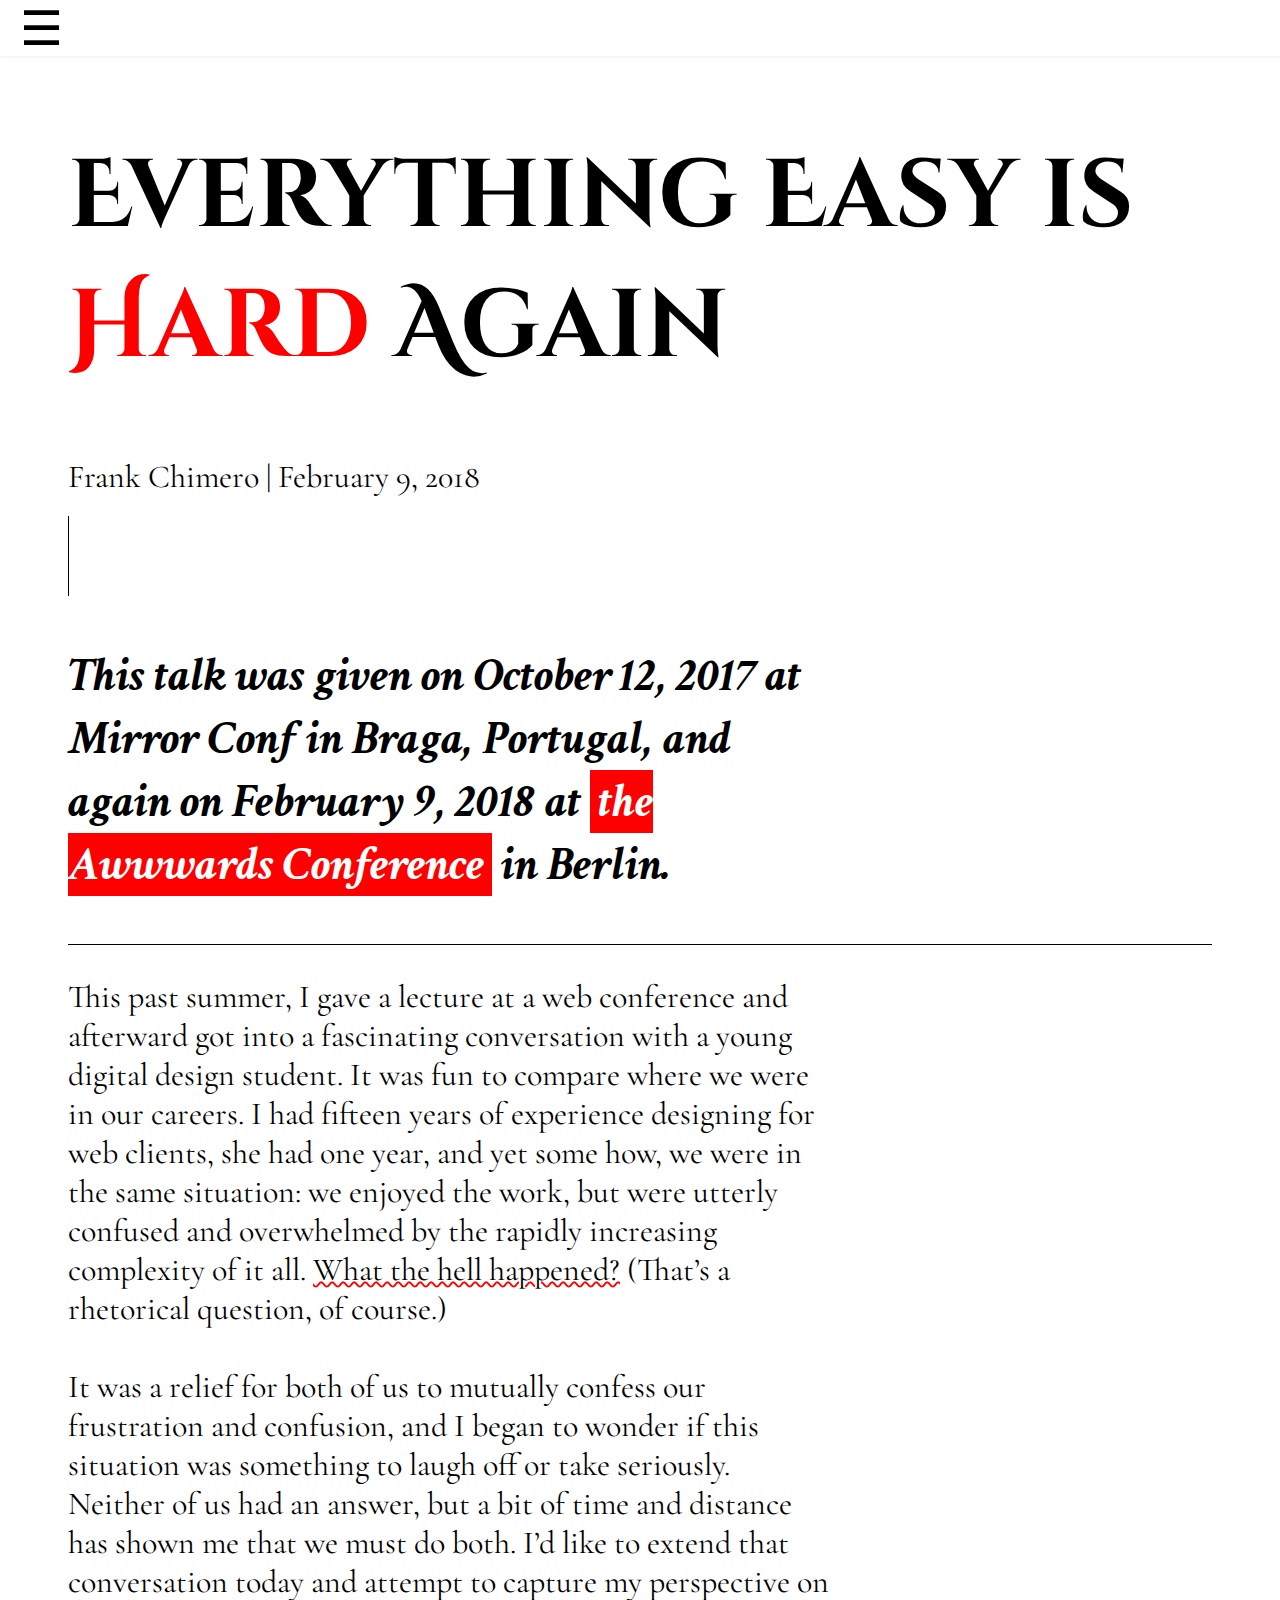
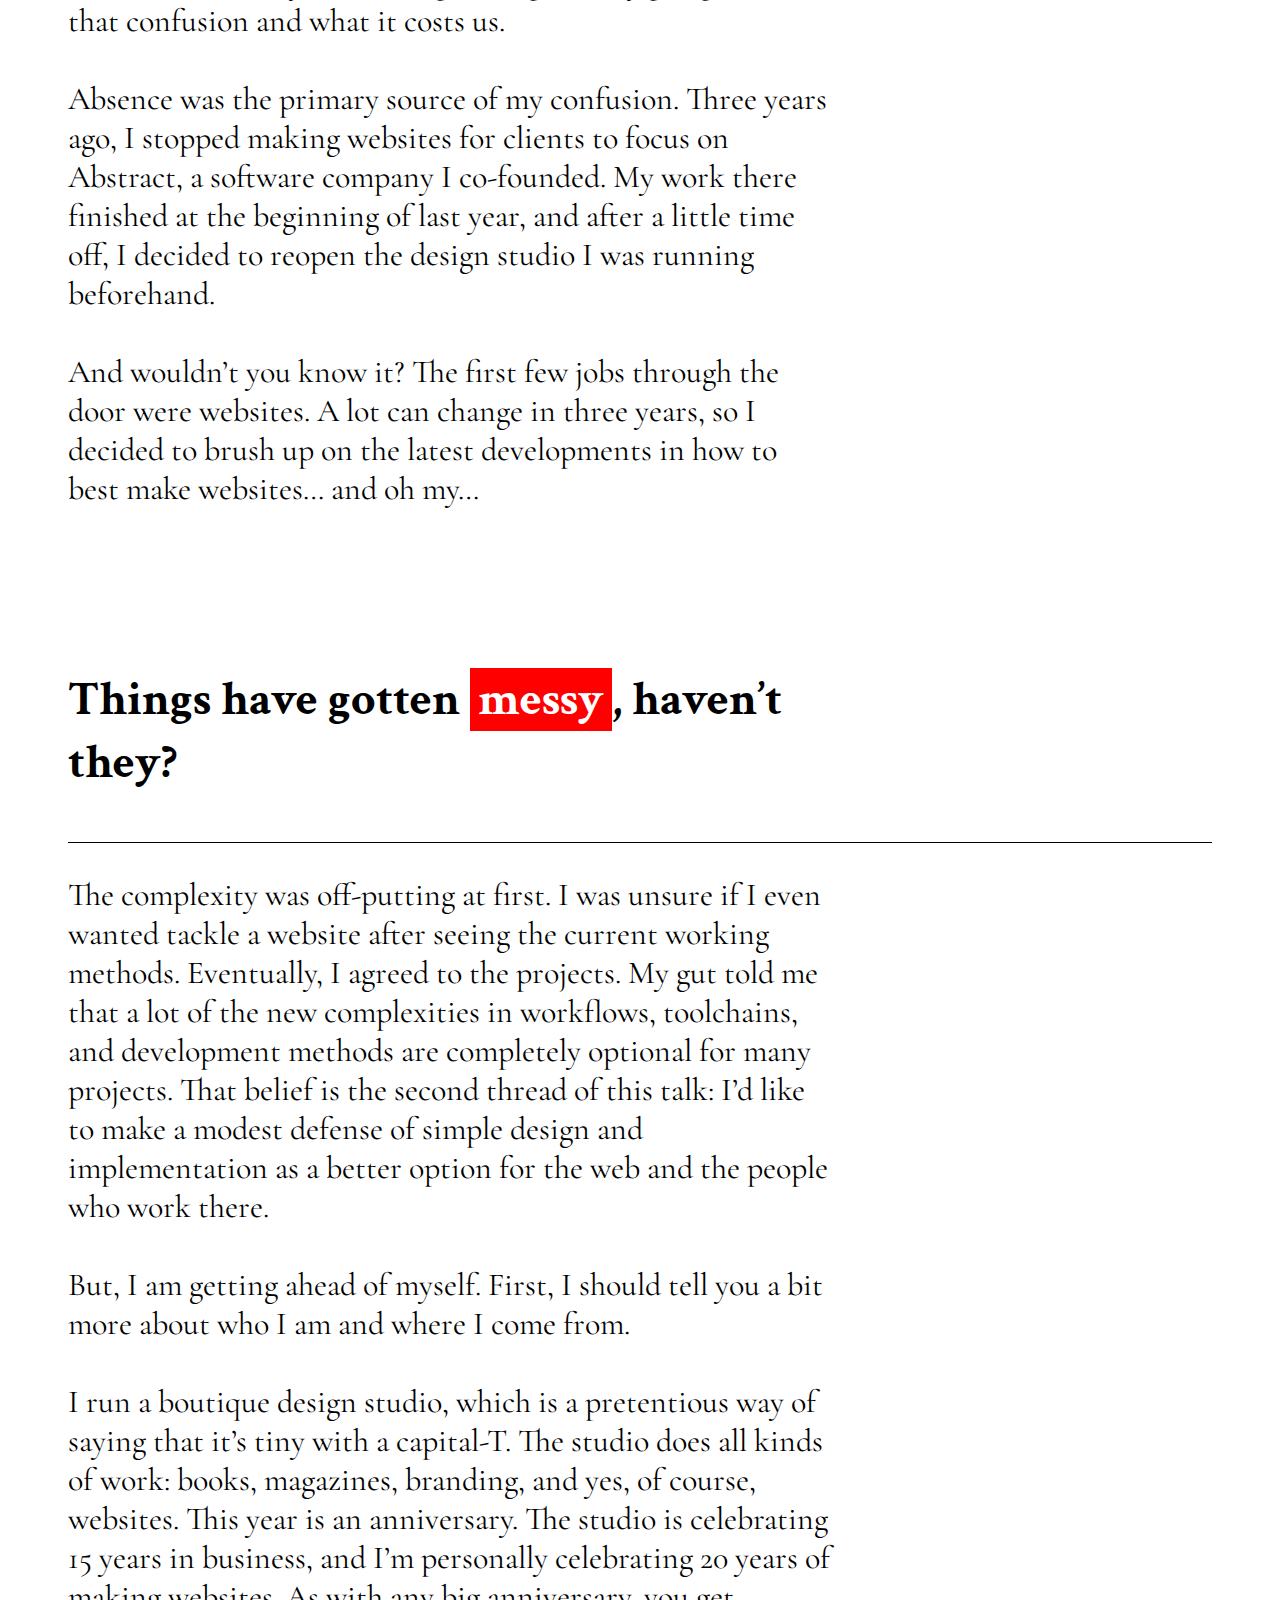
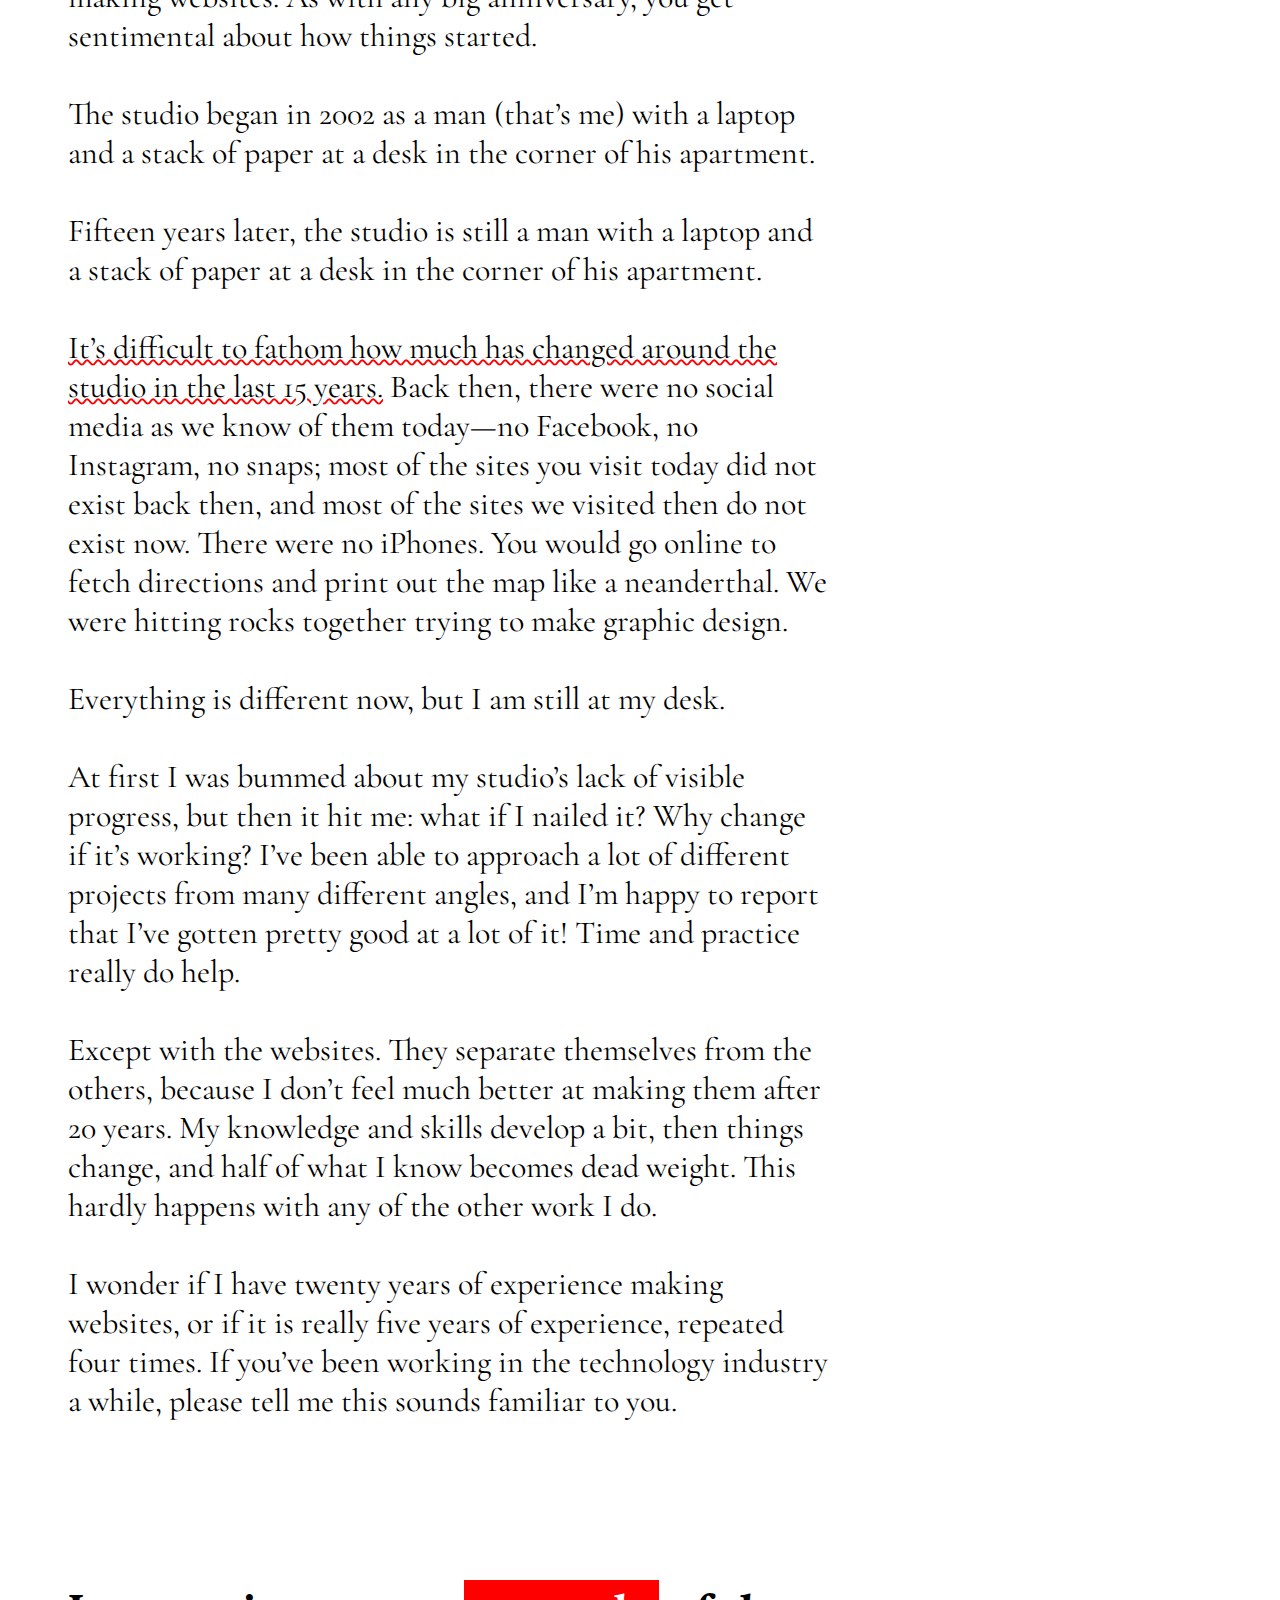
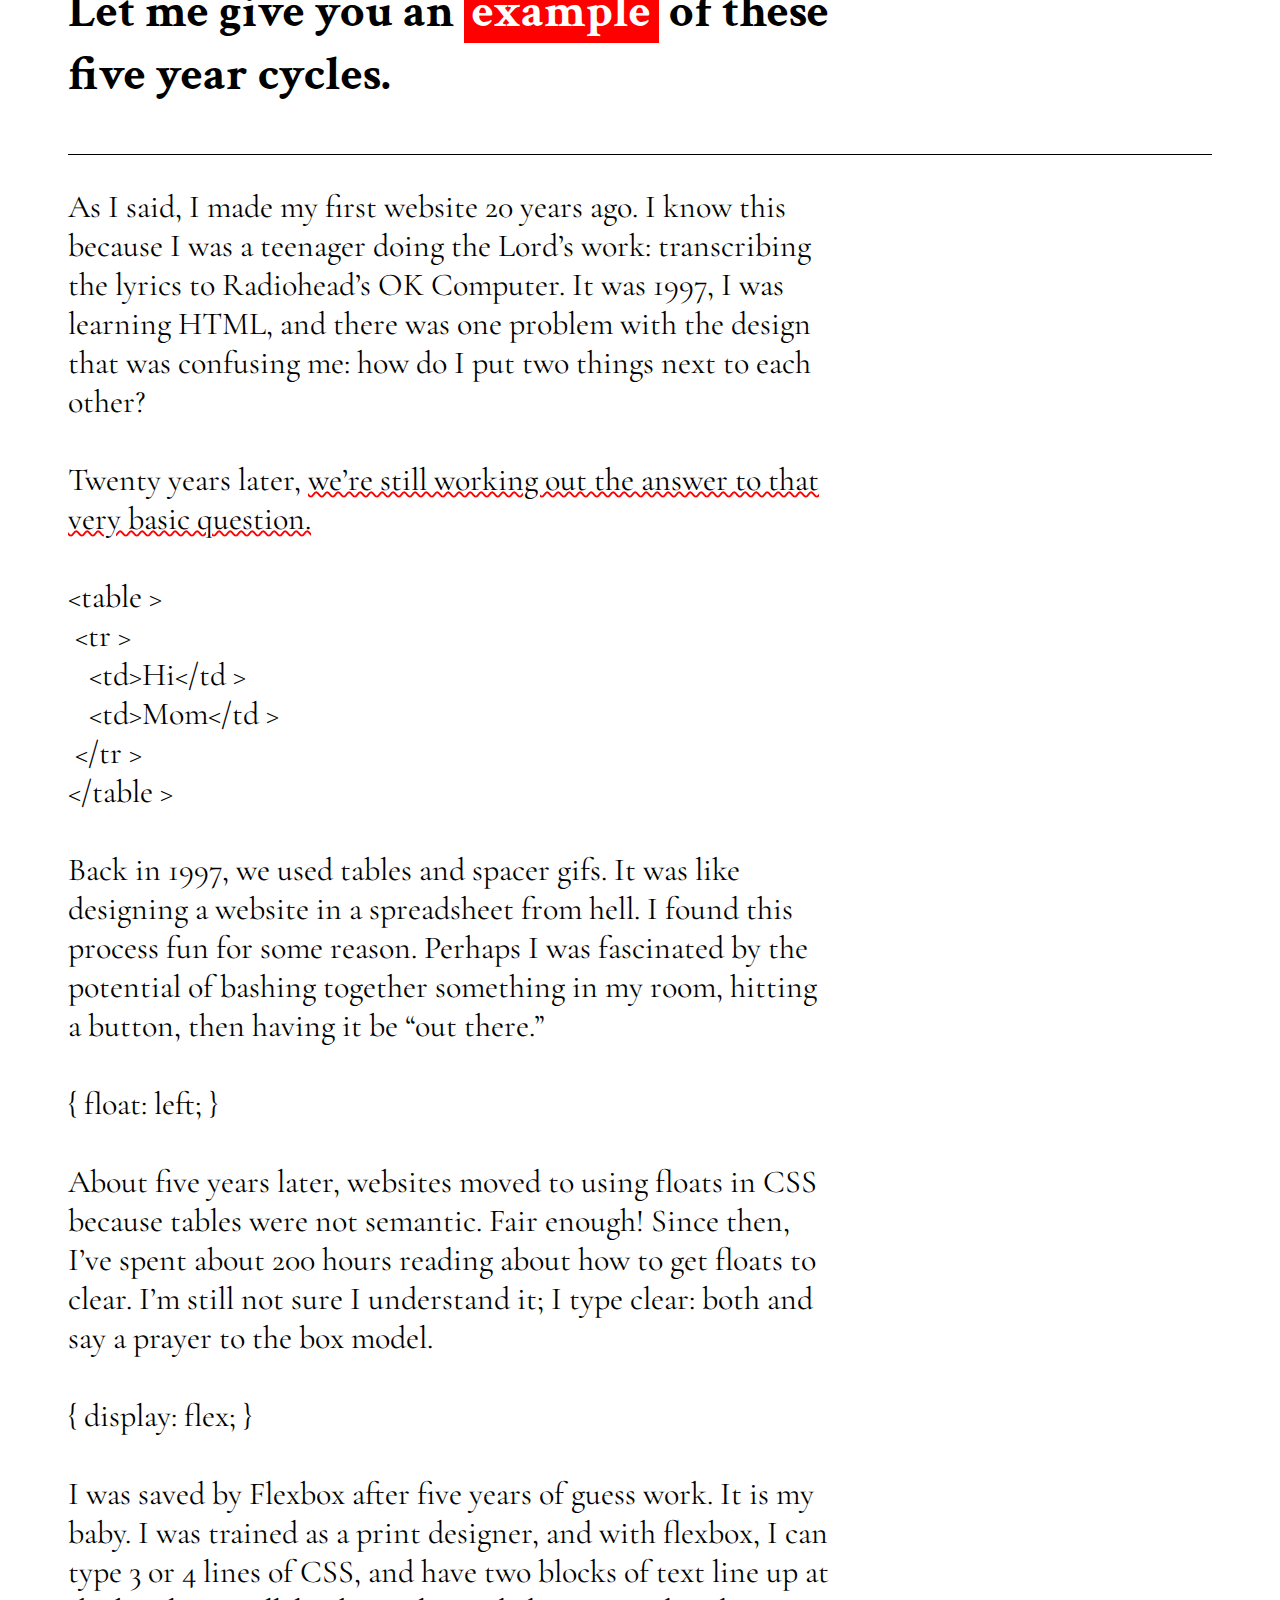
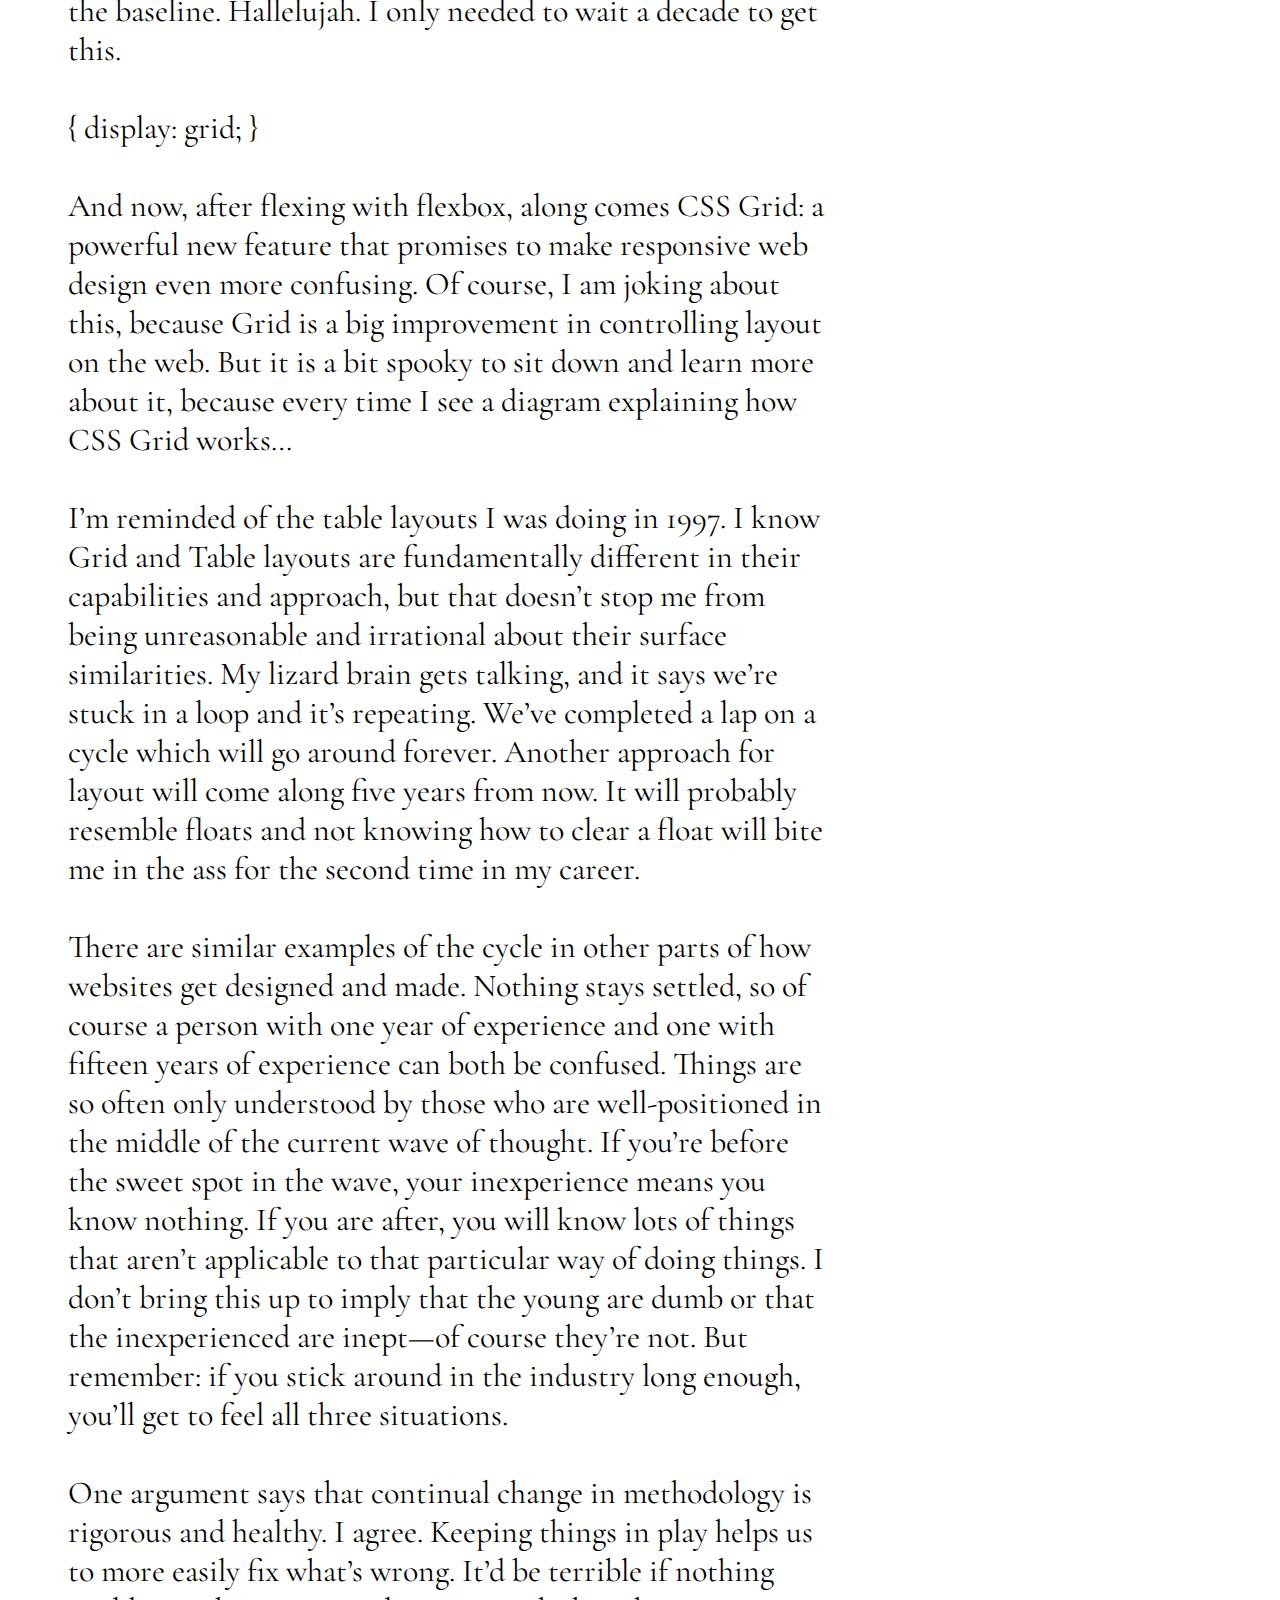
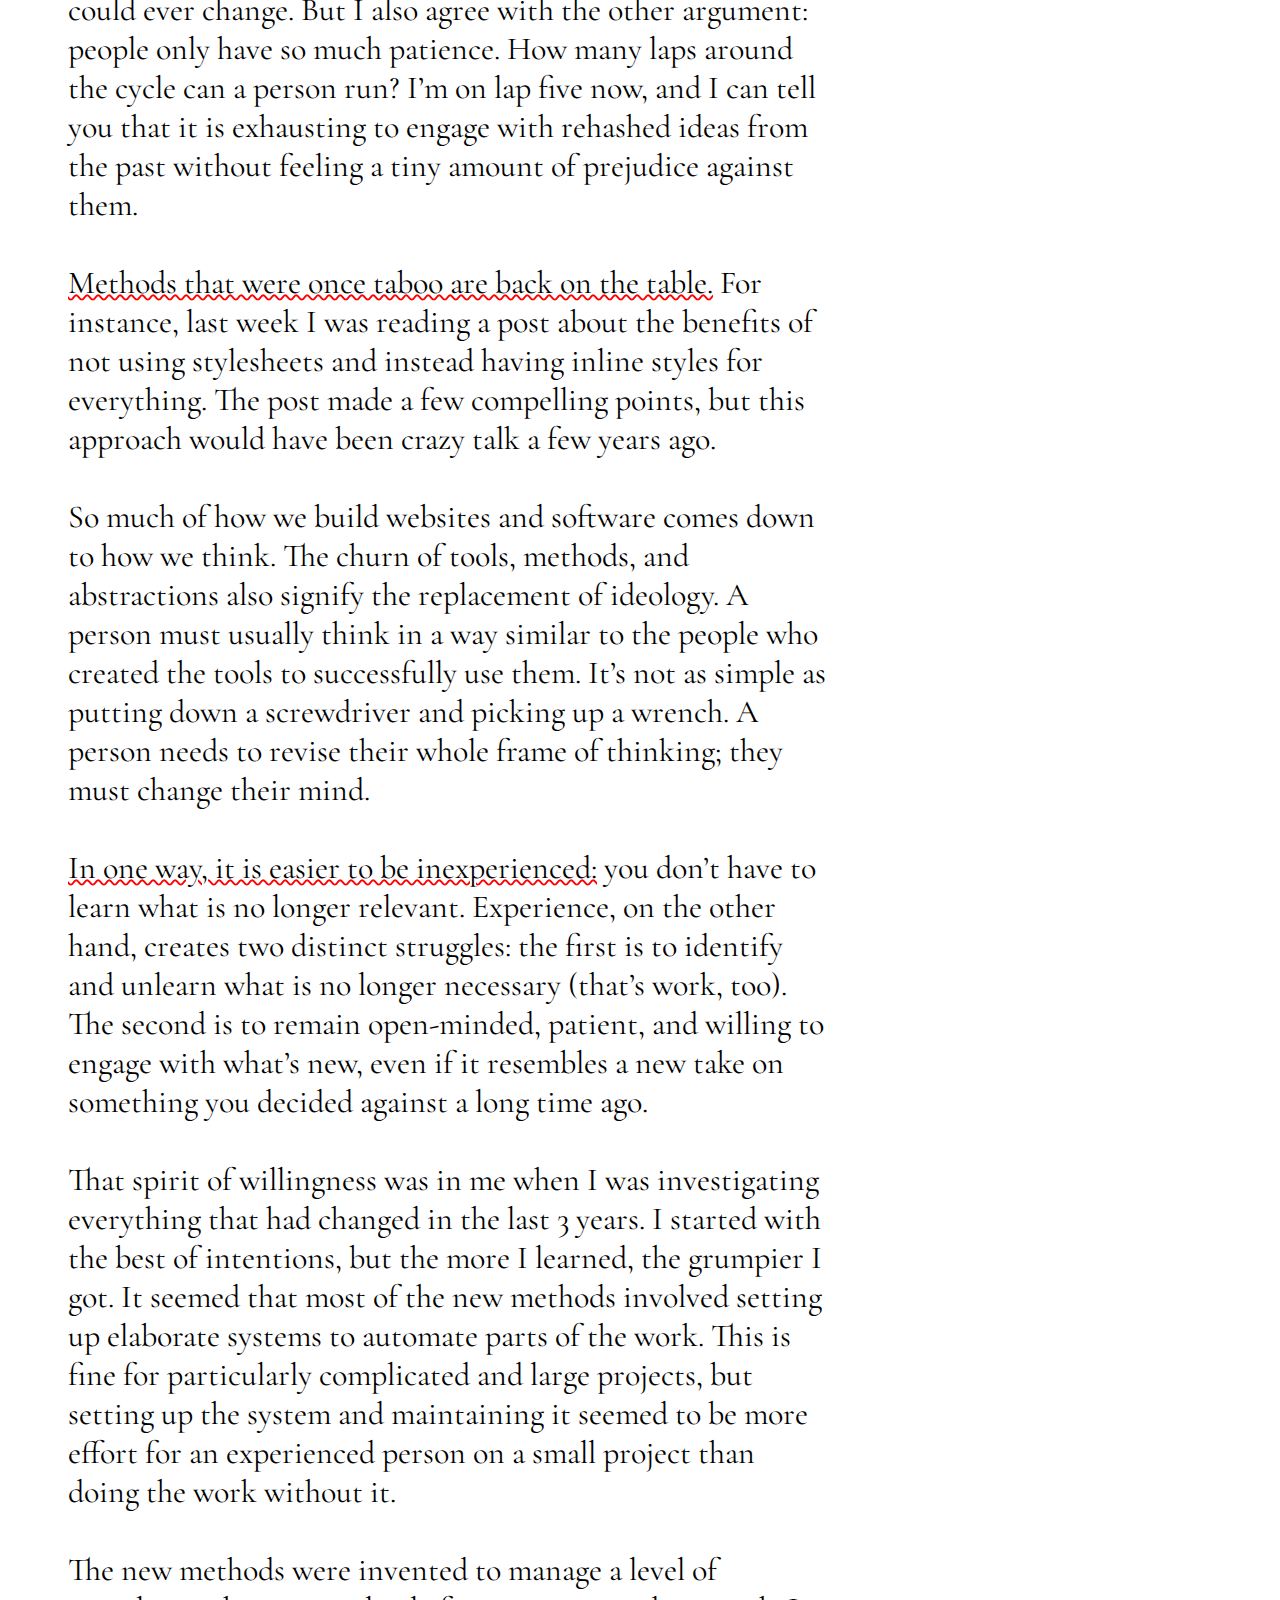
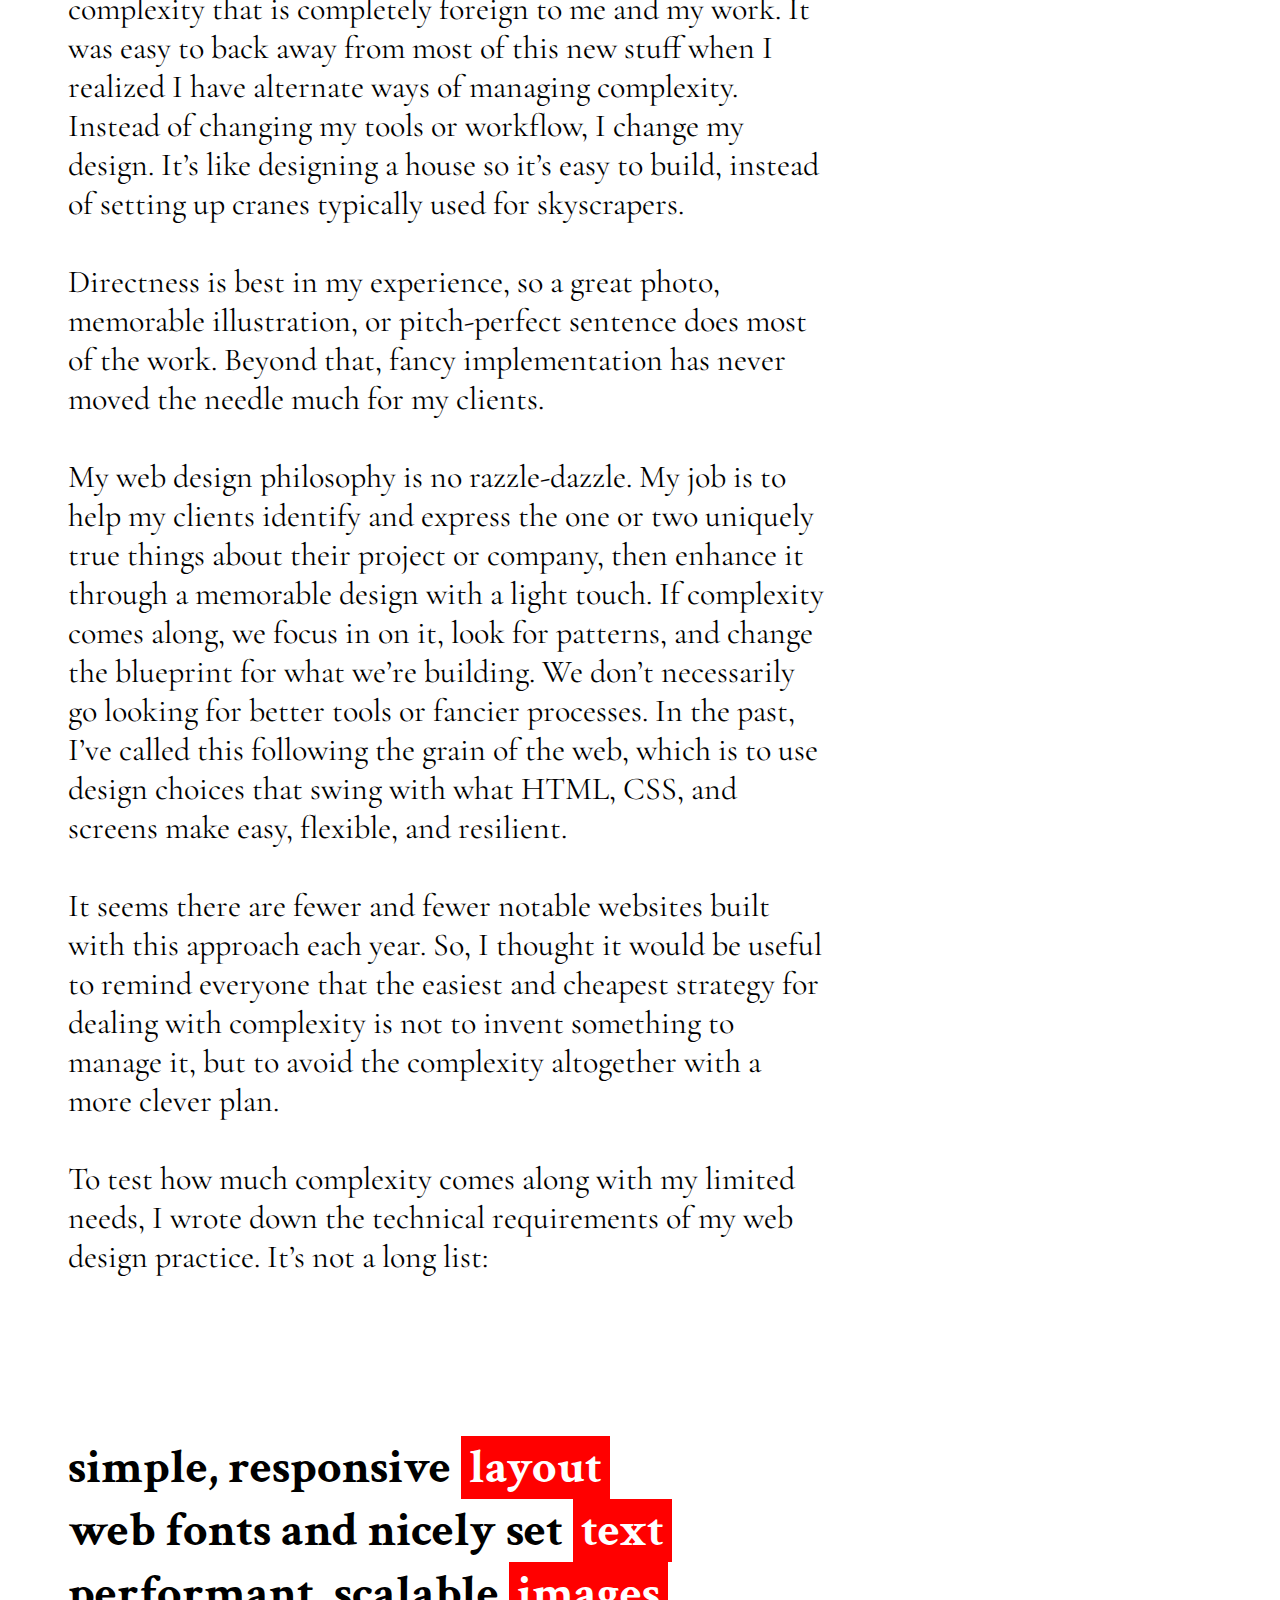
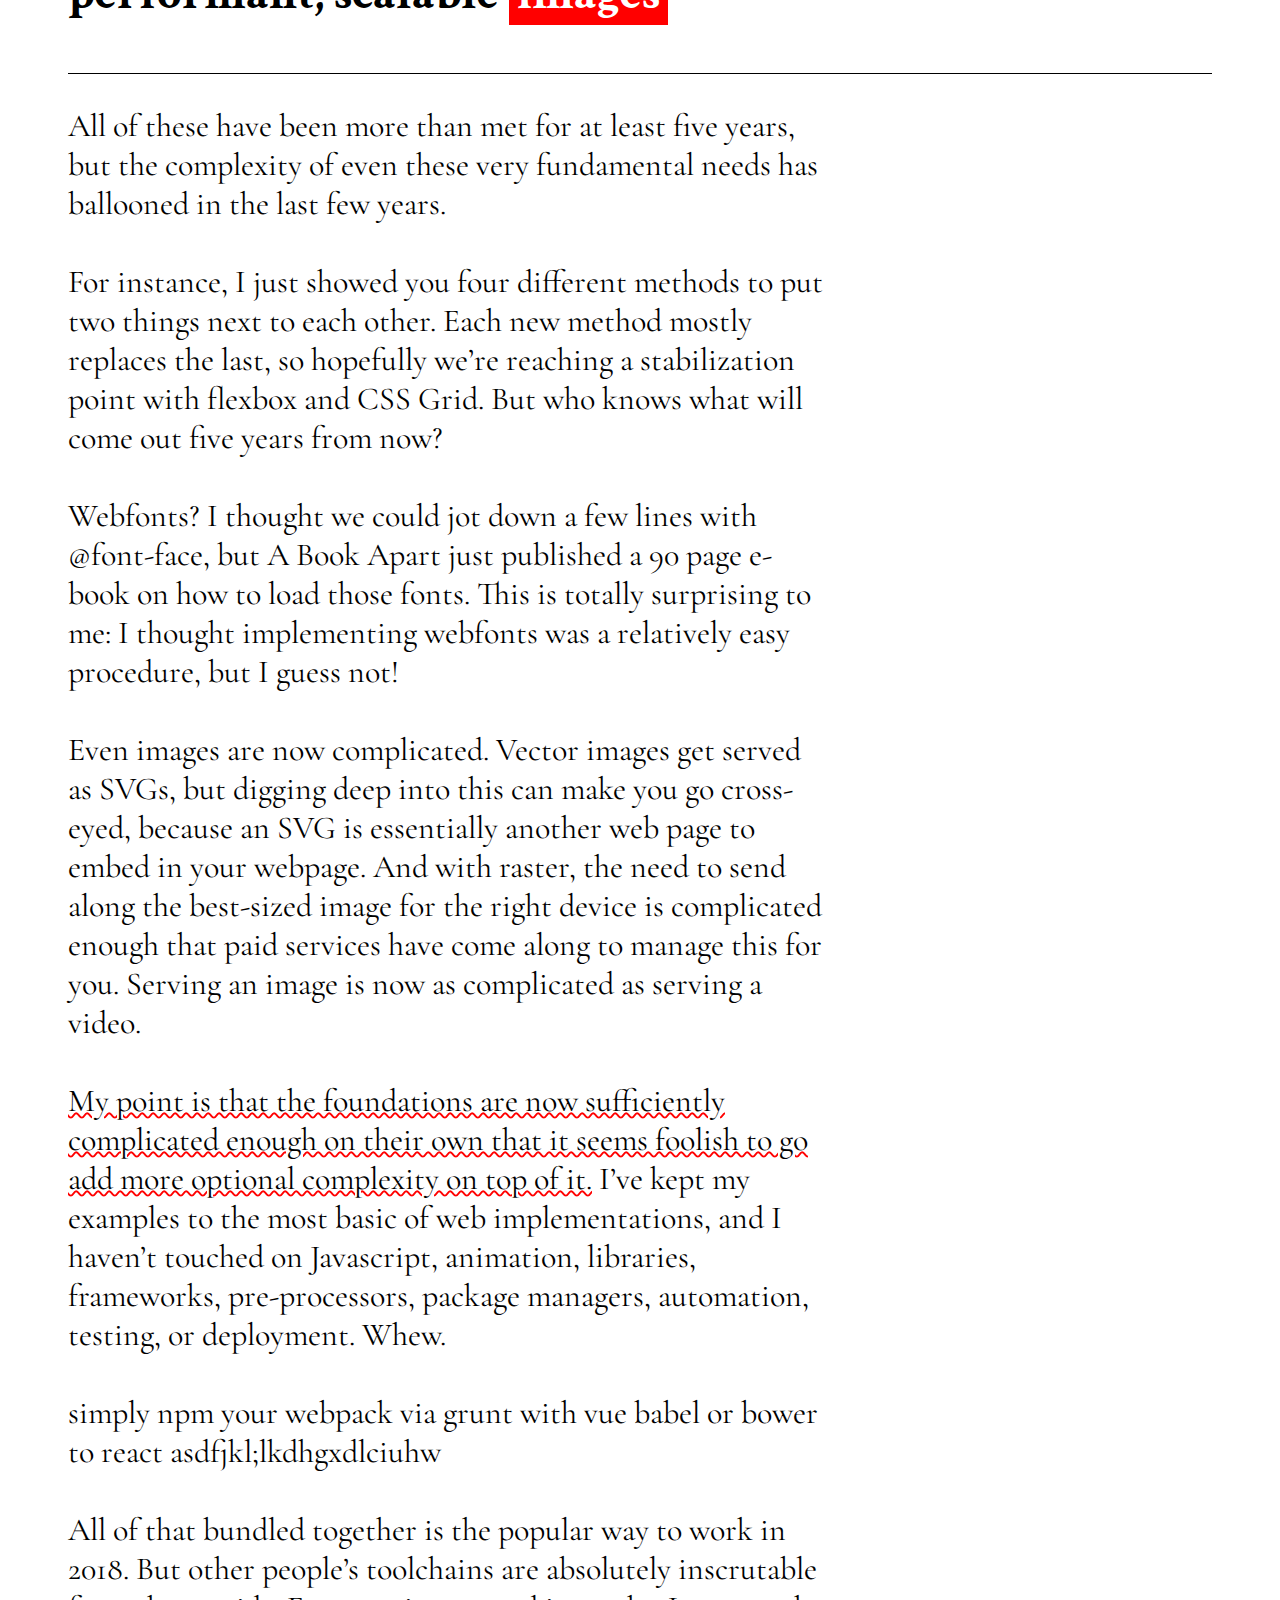
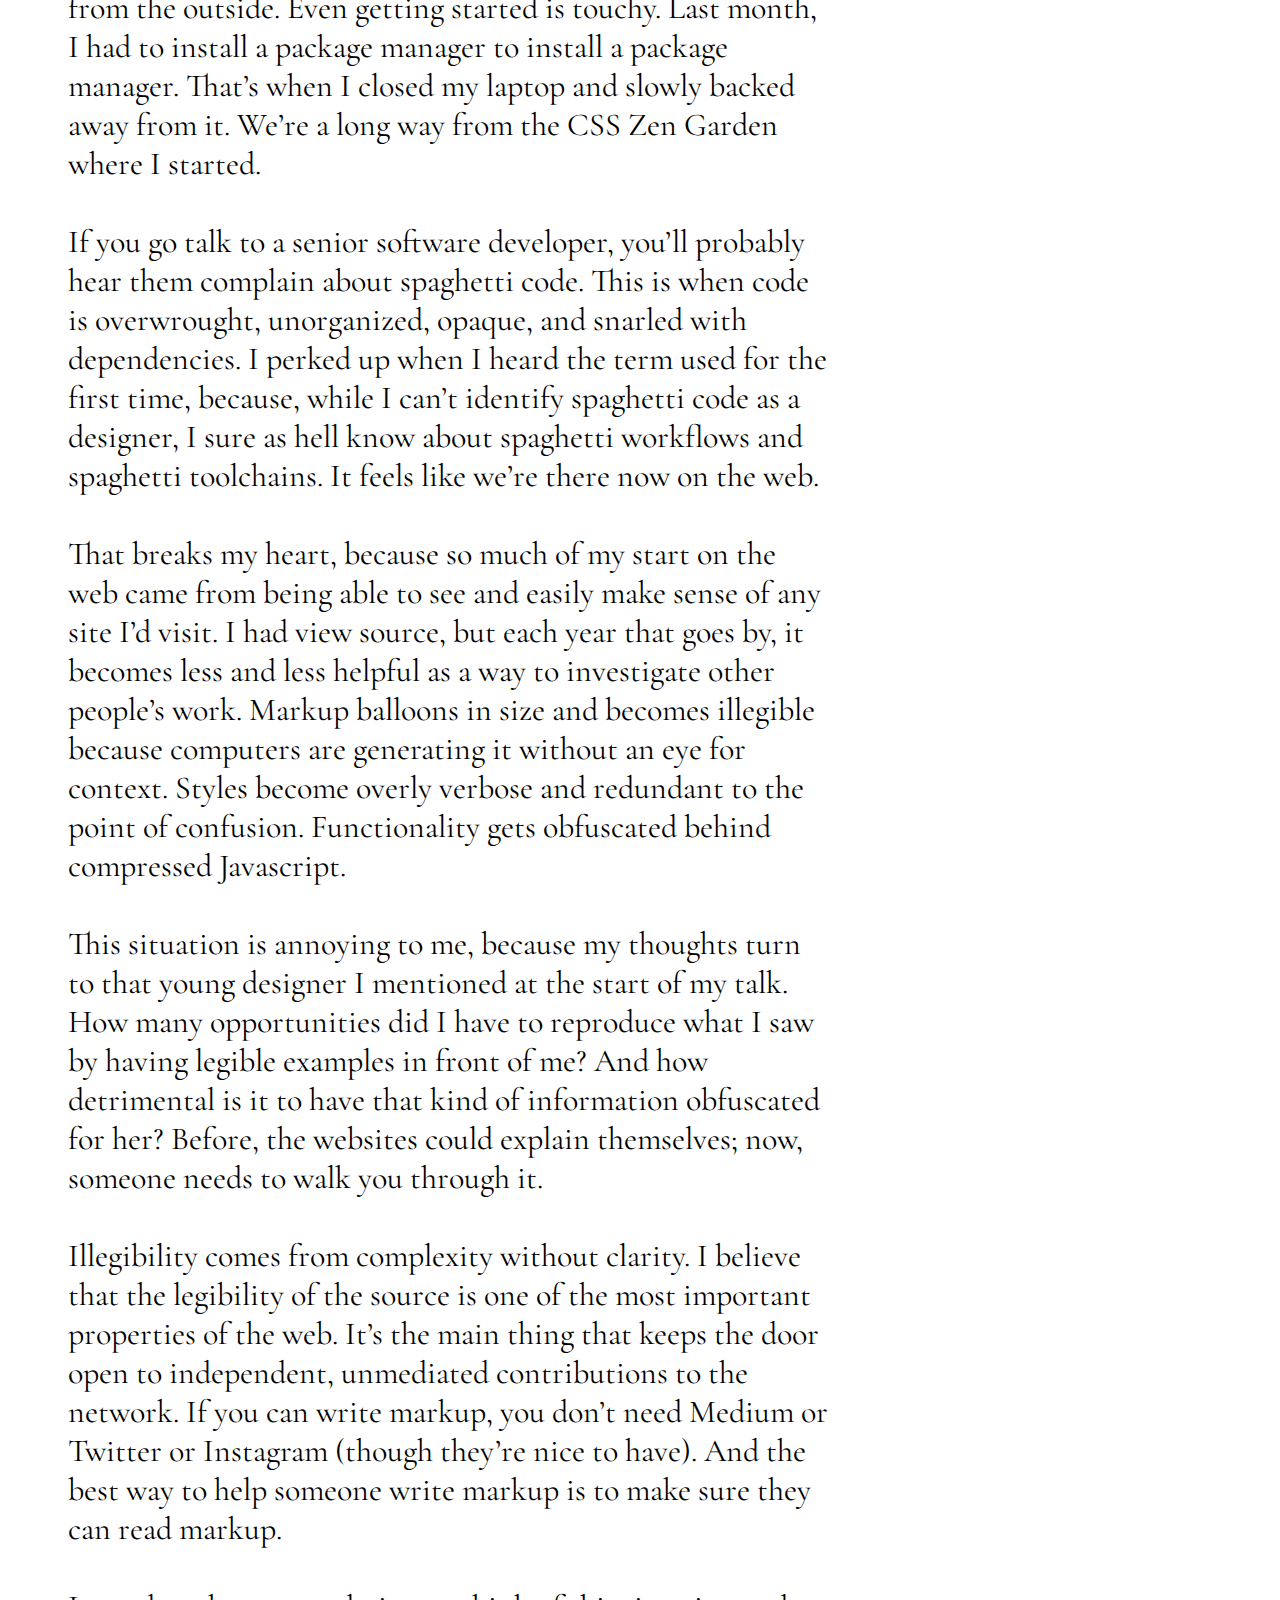
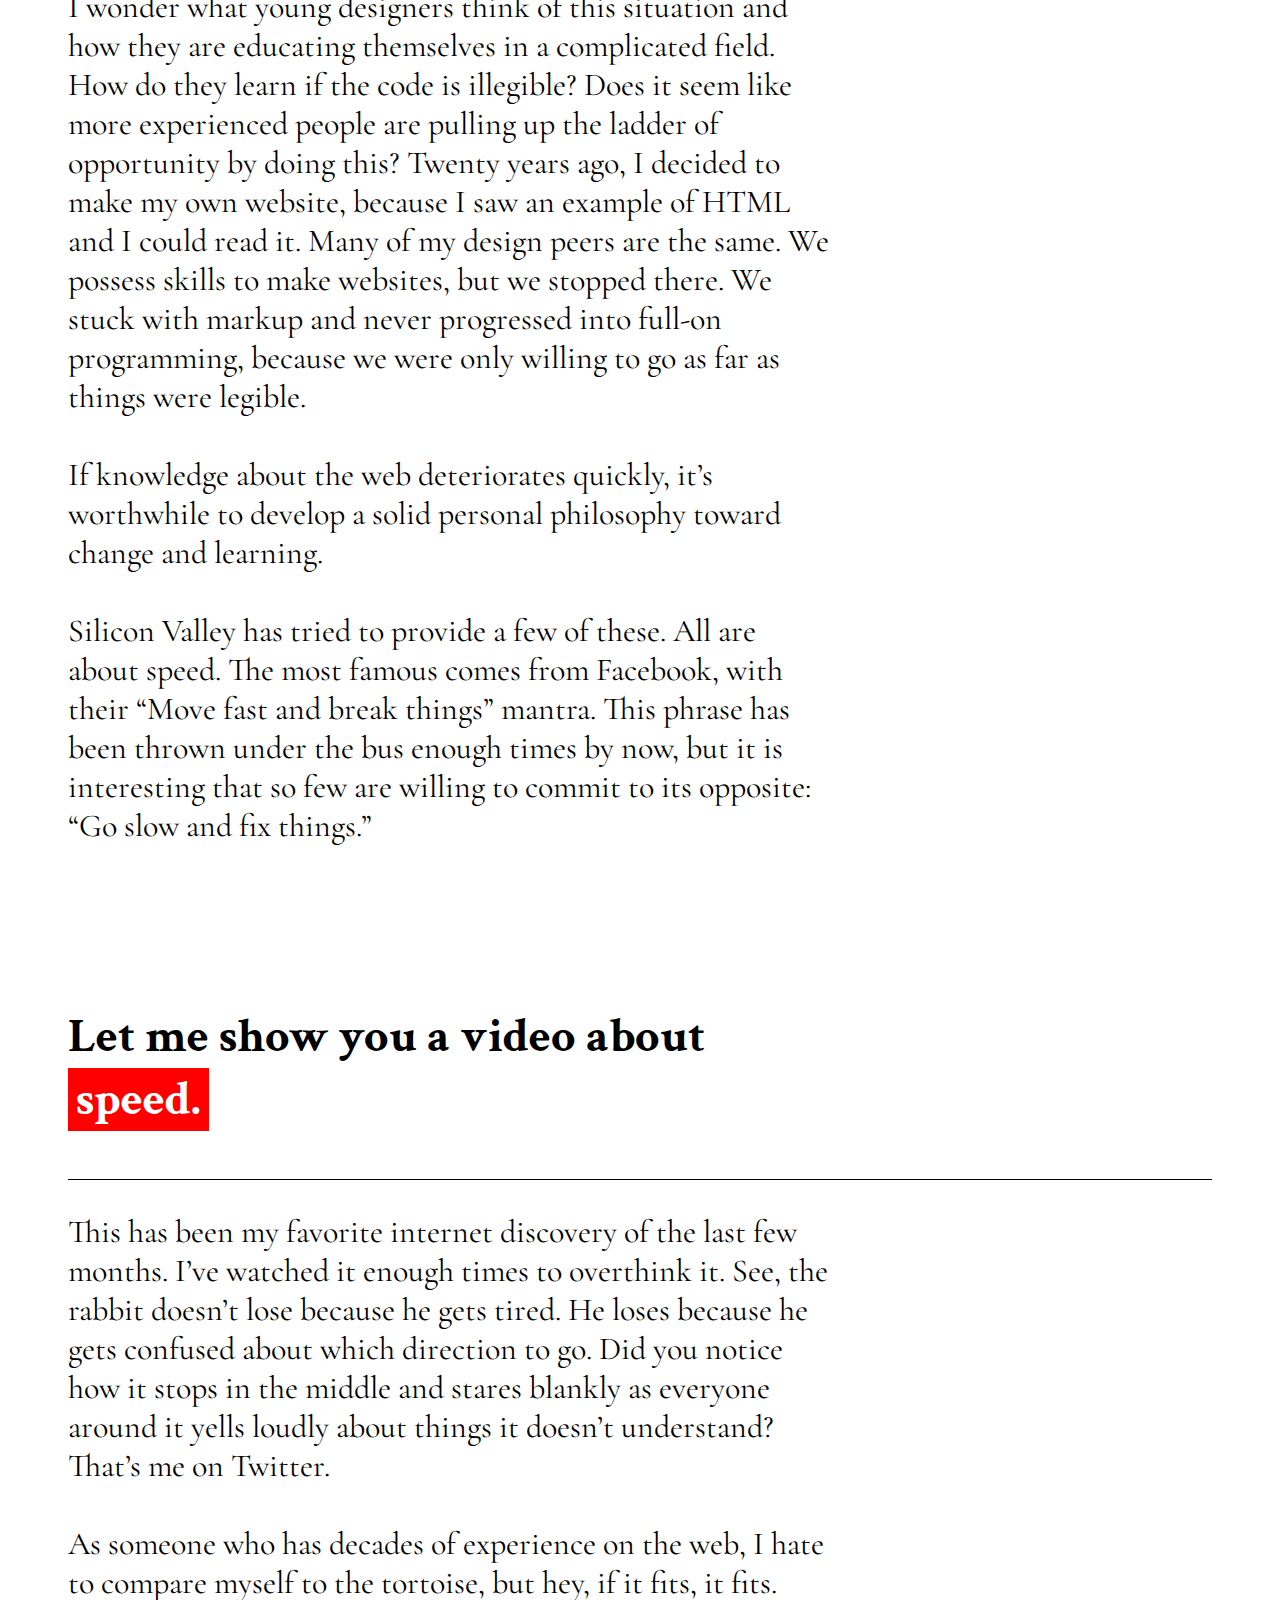
==== commit 387f091d: "finalizing" ====
--- a/hard.html
+++ b/hard.html
@@ -8,8 +8,19 @@
         <title>Everything Easy is Hard Again</title>
     </head>
     <body>
+        <nav class="navbar">
+            <input type="checkbox" id="menutoggle" />
+            <label for="menutoggle" class="hamburger">&#9776;</label>
+            <ul class="menu">
+              <li><p><a href="index.html">Home</a></p></li>
+              <li><p><a href="hard.html">Hard</a></p></li>
+              <li><p><a href="horrify.html">Horrify</a></p></li>
+              <li><p><a href="terrible.html">Terrible</a></p></li>
+            </ul>
+        </nav>
         <header>
-        <h1><a href="https://frankchimero.com/blog/2018/everything-easy/">Everything Easy is <span class="horror">Hard</span> Again</a></h1>
+        <h1><a href="https://frankchimero.com/blog/2018/everything-easy/" class="tooltip" title="See the original article" target="_blank">Everything Easy is <span class="horror">Hard</span> Again</a></h1>
+        <p class="normalp">Frank Chimero | February 9, 2018</p>
         <div class="vertical-line"></div>
         <h3 id="headerh3">This talk was given on October 12, 2017 at Mirror Conf in Braga, Portugal, and again on February 9, 2018 at <span class="red">the Awwwards Conference</span> in Berlin.</h3>
         </header>
@@ -98,9 +109,9 @@
 
         </p>
         
-        <h3>simple, responsive layout<br>
-            web fonts and nicely set text<br>
-            performant, scalable images</h3>
+        <h3>simple, responsive <span class="red">layout</span><br>
+            web fonts and nicely set <span class="red">text</span><br>
+            performant, scalable <span class="red">images</span></h3>
         <hr class="horizontal-line"></span>
         <p>
             All of these have been more than met for at least five years, but the complexity of even these very fundamental needs has ballooned in the last few years.<br><br>
@@ -144,7 +155,15 @@
             The web also needs diligent people so that the idea of what the web is and what it does remains legible to everyone. This applies to being able to read the systems and social environments the web creates so we know what’s real and what’s not, but the call for legibility should also humbly apply to writing legible code and designs systems that are easy for nearly anyone to interpret thanks to their elegance. That important work has a place, too.<br><br>
 
             It’s by keeping our work legible that we keep the door open to the next generation of our co-workers. What works for them also works for us, because whether you are just out of school or have twenty years of experience, you’ll eventually end up in the same spot: your first year of making websites.
-        </p>
-        </section>
+        </p>      
+        <div>
+            <input type="checkbox" id="responsetoggle" />
+            <label for="responsetoggle" class="response"><h3>Response </h3></label>
+            <p class="responsehidden">
+            November 29, 2023 <br>
+            Although the author feels web design is getting harder, it might be because web design is solving more complicated issues. You see, as web design improves, more people want complex stuff.
+            </p>
+        </div>
+        </section>    
     </body>
 </html>--- a/common.css
+++ b/common.css
@@ -1,4 +1,3 @@
-@import url('https://fonts.googleapis.com/css2?family=Creepster&display=swap');
 @import url('https://fonts.googleapis.com/css2?family=Nosifer&display=swap');
 @import url('https://fonts.googleapis.com/css2?family=Raleway:wght@800&display=swap');
 @import url('https://fonts.googleapis.com/css2?family=Montserrat+Subrayada:wght@700&display=swap');
@@ -10,15 +9,17 @@
 @import url('https://fonts.googleapis.com/css2?family=Crimson+Text:wght@600&italic&display=swap');
 @import url('https://fonts.googleapis.com/css2?family=Cormorant+Garamond:wght@500&display=swap');
 @import url('https://fonts.googleapis.com/css2?family=Cinzel:wght@700&display=swap');
+@import url('https://fonts.googleapis.com/css2?family=Bad+Script&display=swap');
+
 
 body {
     padding: 20px;
 }
 
 :root {
-    --base-font-size: 2rem; 
-    --typography-h1: calc(var(--base-font-size) * 3);
-    --typography-h3: calc(var(--base-font-size) * 1.5);
+    --base-font-size: 1.3rem; 
+    --typography-h1: calc(var(--base-font-size) * 2.2);
+    --typography-h3: calc(var(--base-font-size) * 1.3);
     --typography-p: var(--base-font-size);
 }
 
@@ -32,37 +33,21 @@
   font-size: var(--typography-p);
 }
 
-.red {
-    color: red;
-}
-
-.redunderline {
-    text-decoration: underline;
-    text-decoration-color: red;
-}
-
-@media screen and (max-width:375px) {
-    :root {
-        --base-font-size: 1rem;  
-    }
-    h1 {
-        font-size: calc(var(--base-font-size) * 2.5);
-    }
+@media screen and (max-width:375px) { 
     h3 {
-        font-size: calc(var(--base-font-size) * 1.8);
         width: 80%;
     }
     p {
-        font-size: calc(var(--base-font-size) * 1.3);
         width: 80%;
         margin-bottom: 80px;
     }
 }
 
-@media screen and (min-width: 376px) and (max-width:768px) {
-    :root {
-        --base-font-size: 1rem;  
+@media screen and (min-width: 376px) and (max-width:1279px) {
+    body {
+        padding: 40px;
     }
+
     h1 {
         font-size: calc(var(--base-font-size) * 3);
     }
@@ -77,12 +62,117 @@
     }
 }
 
-@media screen and (min-width: 769px) and (max-width:1280px) {
+@media screen and (min-width: 1280px) {
+    body {
+        padding: 60px;
+    }
+
+    :root {
+        --base-font-size: 2rem; 
+        --typography-h1: calc(var(--base-font-size) * 3);
+        --typography-h3: calc(var(--base-font-size) * 1.5);
+        --typography-p: var(--base-font-size);
+    }
+
     h3 {
         width: 66.666%;
     }
     p {
         width: 66.666%;
         margin-bottom: 160px;
-    }
-}+        /*padding: ;*/
+    }   
+}
+
+.red {
+    color: red;
+}
+
+h3 .red {
+    background-color: red;
+    padding: 0px 8px;
+    color: white;
+}
+
+.redunderline {
+    text-decoration: underline;
+    text-decoration-style: wavy;
+    text-decoration-thickness: 2px;
+    text-decoration-color: red;
+}
+
+nav {
+    position: fixed;
+    top: 0;
+    left: 0;
+    width: 100%;
+    background-color: #fff; 
+    box-shadow: 0 0 4px rgba(0, 0, 0, 0.1);
+    z-index: 1000; 
+    padding-left: 20px;
+}
+
+nav a {
+    text-decoration: none;
+    color: red;
+}
+
+nav a:hover {
+    text-decoration: underline;
+    text-decoration-color: red;
+    color: black;
+}
+
+#menutoggle {
+    display: none;
+}
+  
+.hamburger {
+    font-size: 48px;
+    cursor: pointer;
+}
+  
+.menu {
+    display: none;
+}
+
+ul {
+    list-style: none;
+}
+
+.menu p {
+    margin-bottom: 20px;
+}
+  
+#menutoggle:checked ~ .menu {
+    display: block;
+}
+
+.normalp {
+    width: 100%;
+    margin-bottom: 20px;
+}
+
+.share {
+    width: 100%;
+    margin-bottom: 20px;
+    text-align: center;
+}
+
+.notespace {
+    display: flex;
+    justify-content: center;
+}
+
+.stickynote {
+    width: 200px;
+    height: 200px;
+    padding: 20px;
+    background-color: rgb(248, 230, 125);
+    border-radius: 2px;
+    font-family: 'Bad Script';
+    line-height: normal;
+    overflow: auto;
+    transform: rotate(-5deg); 
+}
+
--- a/direction-3.css
+++ b/direction-3.css
@@ -22,8 +22,6 @@
     line-height: normal;
 }
   
-
-
 .vertical-line {
     border-left: 1px solid black; 
     height: 80px;
@@ -33,7 +31,7 @@
     border: none; 
     border-top: 1px solid black;
     margin: 10px 0;
-  }
+}
 
 a {
     text-decoration: none;
@@ -48,4 +46,62 @@
 
 .horror {
     color: red;
-}+}
+
+.tooltip {
+    position: relative;
+}
+
+.tooltip::after {
+    content: attr(title);
+    visibility: hidden;
+    background-color: red;
+    color: white;
+    font-size: 16px;
+    padding: 4px 8px;
+    border-radius: 4px;
+    white-space: nowrap;  
+    position: absolute;
+    bottom: 100%;
+    left: 50%;
+    transform: translateX(-25%);
+}
+  
+.tooltip:hover::after {
+    visibility: visible;
+}
+
+
+#responsetoggle {
+    display: none;
+}
+
+.response {
+    cursor: pointer;
+}
+
+.response h3 {
+    color: red;
+}
+
+.response h3:hover {
+    text-decoration: underline;
+    text-decoration-color: red;
+    color: black;
+}
+  
+.responsehidden {
+    display: none; 
+}
+  
+#responsetoggle:checked ~ .responsehidden {
+    display: block; 
+}
+
+#responsetoggle:checked + .response h3::after {
+    content: "➴";
+}
+  
+#responsetoggle:not(:checked) + .response h3::after {
+    content: "➵"; 
+}
